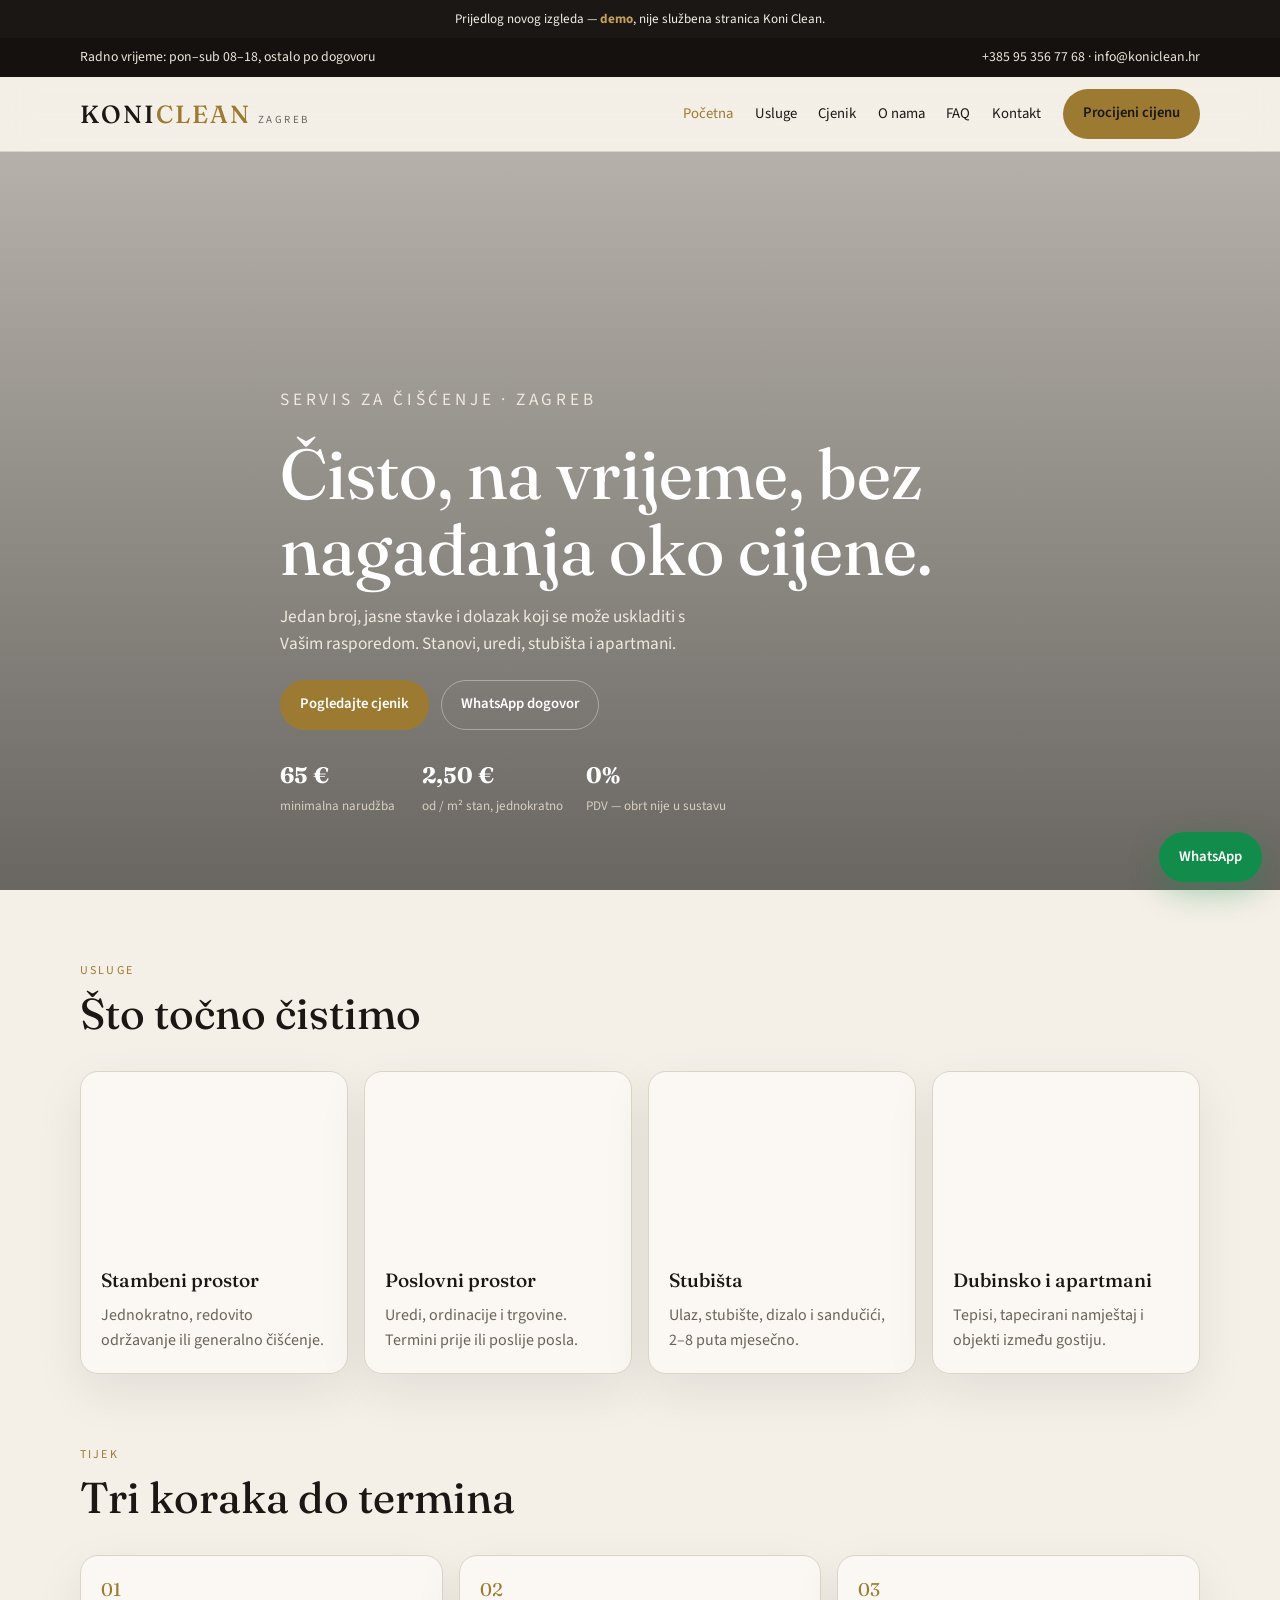
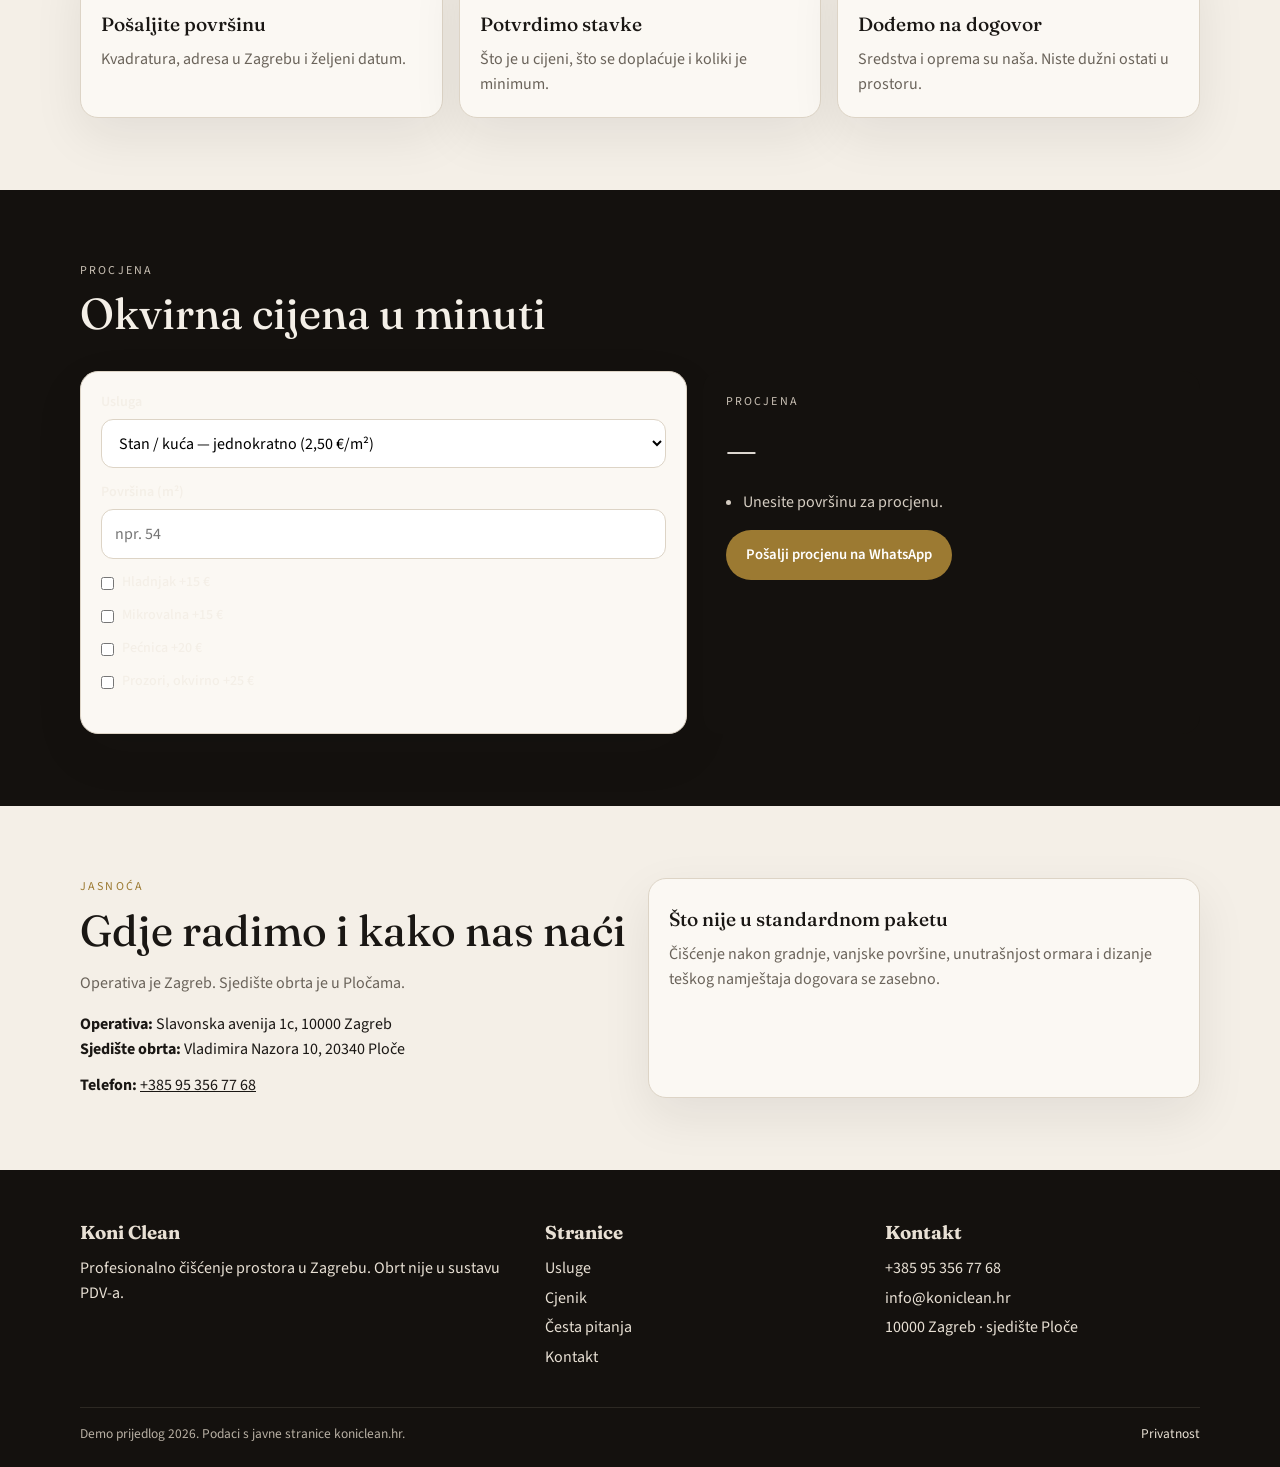
==== index.html @ d0c83271 "Add homepage and pricing page" ====
<!DOCTYPE html>
<html lang="hr">
<head>
  <meta charset="UTF-8" />
  <meta name="viewport" content="width=device-width, initial-scale=1" />
  <title>Koni Clean — profesionalno čišćenje u Zagrebu</title>
  <meta name="description" content="Čišćenje stanova, ureda, stubišta i apartmana u Zagrebu. Jasne cijene, jedan broj za dogovor." />
  <link rel="preconnect" href="https://fonts.googleapis.com" />
  <link rel="preconnect" href="https://fonts.gstatic.com" crossorigin />
  <link href="https://fonts.googleapis.com/css2?family=Fraunces:opsz,wght@9..144,400;9..144,500&family=Source+Sans+3:wght@400;600;700&display=swap" rel="stylesheet" />
  <link rel="stylesheet" href="css/styles.css" />
</head>
<body>
  <div class="demo-banner">Prijedlog novog izgleda — <strong>demo</strong>, nije službena stranica Koni Clean.</div>
  <div class="topbar">
    <div class="topbar-inner">
      <span>Radno vrijeme: pon–sub 08–18, ostalo po dogovoru</span>
      <span><a href="tel:+385953567768">+385 95 356 77 68</a> · <a href="mailto:info@koniclean.hr">info@koniclean.hr</a></span>
    </div>
  </div>
  <header class="site-header">
    <div class="nav-inner">
      <a class="logo" href="index.html"><span class="logo-mark">KONI<span>CLEAN</span></span><span class="logo-sub">Zagreb</span></a>
      <button class="nav-toggle" aria-label="Izbornik"><span></span></button>
      <ul class="nav-links">
        <li><a class="active" href="index.html">Početna</a></li>
        <li><a href="usluge.html">Usluge</a></li>
        <li><a href="cjenik.html">Cjenik</a></li>
        <li><a href="o-nama.html">O nama</a></li>
        <li><a href="faq.html">FAQ</a></li>
        <li><a href="kontakt.html">Kontakt</a></li>
        <li><a class="btn btn-gold" href="cjenik.html">Procijeni cijenu</a></li>
      </ul>
    </div>
  </header>
  <section class="hero">
    <div class="hero-media"></div>
    <div class="hero-content">
      <p class="eyebrow">Servis za čišćenje · Zagreb</p>
      <h1>Čisto, na vrijeme, bez nagađanja oko cijene.</h1>
      <p>Jedan broj, jasne stavke i dolazak koji se može uskladiti s Vašim rasporedom. Stanovi, uredi, stubišta i apartmani.</p>
      <div class="btn-row">
        <a class="btn btn-gold" href="cjenik.html">Pogledajte cjenik</a>
        <a class="btn btn-ghost" href="https://wa.me/385953567768" target="_blank" rel="noopener">WhatsApp dogovor</a>
      </div>
      <div class="hero-facts">
        <div><strong>65 €</strong><span>minimalna narudžba</span></div>
        <div><strong>2,50 €</strong><span>od / m² stan, jednokratno</span></div>
        <div><strong>0%</strong><span>PDV — obrt nije u sustavu</span></div>
      </div>
    </div>
  </section>
  <section class="section">
    <div class="wrap">
      <div class="section-head">
        <p class="kicker">Usluge</p>
        <h2>Što točno čistimo</h2>
      </div>
      <div class="grid-4">
        <article class="card"><div class="card-img" style="background-image:url('https://images.unsplash.com/photo-1560448204-e02f11c3d0e2?auto=format&fit=crop&w=800&q=80')"></div><h3>Stambeni prostor</h3><p>Jednokratno, redovito održavanje ili generalno čišćenje.</p></article>
        <article class="card"><div class="card-img" style="background-image:url('https://images.unsplash.com/photo-1497366216548-37526070297c?auto=format&fit=crop&w=800&q=80')"></div><h3>Poslovni prostor</h3><p>Uredi, ordinacije i trgovine. Termini prije ili poslije posla.</p></article>
        <article class="card"><div class="card-img" style="background-image:url('https://images.unsplash.com/photo-1502005229762-cf1b2da7c5d6?auto=format&fit=crop&w=800&q=80')"></div><h3>Stubišta</h3><p>Ulaz, stubište, dizalo i sandučići, 2–8 puta mjesečno.</p></article>
        <article class="card"><div class="card-img" style="background-image:url('https://images.unsplash.com/photo-1616594039964-ae9021a400a9?auto=format&fit=crop&w=800&q=80')"></div><h3>Dubinsko i apartmani</h3><p>Tepisi, tapecirani namještaj i objekti između gostiju.</p></article>
      </div>
    </div>
  </section>
  <section class="section" style="padding-top:0">
    <div class="wrap">
      <div class="section-head"><p class="kicker">Tijek</p><h2>Tri koraka do termina</h2></div>
      <div class="grid-3">
        <article class="panel"><div class="num">01</div><h3>Pošaljite površinu</h3><p>Kvadratura, adresa u Zagrebu i željeni datum.</p></article>
        <article class="panel"><div class="num">02</div><h3>Potvrdimo stavke</h3><p>Što je u cijeni, što se doplaćuje i koliki je minimum.</p></article>
        <article class="panel"><div class="num">03</div><h3>Dođemo na dogovor</h3><p>Sredstva i oprema su naša. Niste dužni ostati u prostoru.</p></article>
      </div>
    </div>
  </section>
  <section class="section dark">
    <div class="wrap">
      <div class="section-head"><p class="kicker">Procjena</p><h2>Okvirna cijena u minuti</h2></div>
      <div class="calc">
        <form class="panel" id="calcForm">
          <label for="serviceType">Usluga</label>
          <select id="serviceType">
            <option value="stambeni">Stan / kuća — jednokratno (2,50 €/m²)</option>
            <option value="generalno">Generalno čišćenje (4,00 €/m²)</option>
            <option value="adaptacija">Nakon adaptacije (3,50 €/m²)</option>
            <option value="poslovni">Poslovni prostor (1,60 €/m²)</option>
            <option value="apartman">Apartman / vila (1,40 €/m²)</option>
          </select>
          <label for="area">Površina (m²)</label>
          <input id="area" type="number" min="15" max="800" placeholder="npr. 54" />
          <div class="checks">
            <label><input type="checkbox" data-extra value="fridge" /> Hladnjak +15 €</label>
            <label><input type="checkbox" data-extra value="microwave" /> Mikrovalna +15 €</label>
            <label><input type="checkbox" data-extra value="oven" /> Pećnica +20 €</label>
            <label><input type="checkbox" data-extra value="windows" /> Prozori, okvirno +25 €</label>
          </div>
        </form>
        <div class="estimate" id="estimateBox">
          <p class="kicker">Procjena</p>
          <div class="big">—</div>
          <ul><li>Unesite površinu za procjenu.</li></ul>
          <button class="btn btn-gold" type="button" id="waQuote">Pošalji procjenu na WhatsApp</button>
        </div>
      </div>
    </div>
  </section>
  <section class="section">
    <div class="wrap grid-2">
      <div>
        <p class="kicker">Jasnoća</p>
        <h2>Gdje radimo i kako nas naći</h2>
        <p class="muted" style="margin:1rem 0">Operativa je Zagreb. Sjedište obrta je u Pločama.</p>
        <p><strong>Operativa:</strong> Slavonska avenija 1c, 10000 Zagreb</p>
        <p><strong>Sjedište obrta:</strong> Vladimira Nazora 10, 20340 Ploče</p>
        <p style="margin-top:.7rem"><strong>Telefon:</strong> <a href="tel:+385953567768">+385 95 356 77 68</a></p>
      </div>
      <div class="panel">
        <h3>Što nije u standardnom paketu</h3>
        <p>Čišćenje nakon gradnje, vanjske površine, unutrašnjost ormara i dizanje teškog namještaja dogovara se zasebno.</p>
      </div>
    </div>
  </section>
  <footer class="footer">
    <div class="wrap footer-grid">
      <div><h3>Koni Clean</h3><p>Profesionalno čišćenje prostora u Zagrebu. Obrt nije u sustavu PDV-a.</p></div>
      <div><h3>Stranice</h3><ul><li><a href="usluge.html">Usluge</a></li><li><a href="cjenik.html">Cjenik</a></li><li><a href="faq.html">Česta pitanja</a></li><li><a href="kontakt.html">Kontakt</a></li></ul></div>
      <div><h3>Kontakt</h3><ul><li><a href="tel:+385953567768">+385 95 356 77 68</a></li><li><a href="mailto:info@koniclean.hr">info@koniclean.hr</a></li><li>10000 Zagreb · sjedište Ploče</li></ul></div>
    </div>
    <div class="wrap legal"><span>Demo prijedlog 2026. Podaci s javne stranice koniclean.hr.</span><a href="politika-privatnosti.html">Privatnost</a></div>
  </footer>
  <a class="btn btn-whatsapp float-wa" href="https://wa.me/385953567768" target="_blank" rel="noopener">WhatsApp</a>
  <script src="js/app.js"></script>
</body>
</html>
---- css/styles.css ----
:root {
  --bg: #f4efe7;
  --bg-2: #ebe4d8;
  --paper: #fbf8f3;
  --ink: #1a1714;
  --muted: #6a635a;
  --line: #ddd4c6;
  --gold: #9c7a32;
  --gold-2: #c4a056;
  --deep: #14110e;
  --ok: #2f6b4f;
  --err: #9b2c2c;
  --shadow: 0 18px 50px rgba(26, 23, 20, 0.08);
  --radius: 18px;
  --max: 1120px;
}
* { box-sizing: border-box; margin: 0; padding: 0; }
html { scroll-behavior: smooth; }
body { font-family: "Source Sans 3", system-ui, sans-serif; background: var(--bg); color: var(--ink); line-height: 1.55; min-height: 100vh; }
img { max-width: 100%; display: block; }
a { color: inherit; }
button, input, select, textarea { font: inherit; }
.demo-banner { background: #1a1714; color: #f4efe7; font-size: 0.82rem; text-align: center; padding: 0.55rem 1rem; }
.demo-banner strong { color: var(--gold-2); }
.topbar { background: var(--deep); color: #ece6db; font-size: 0.86rem; }
.topbar-inner, .nav-inner, .wrap { width: min(var(--max), calc(100% - 2rem)); margin: 0 auto; }
.topbar-inner { display: flex; justify-content: space-between; gap: 1rem; padding: 0.55rem 0; flex-wrap: wrap; }
.topbar a { color: #ece6db; text-decoration: none; }
.topbar a:hover { color: var(--gold-2); }
.muted { color: var(--muted); }
.site-header { position: sticky; top: 0; z-index: 40; background: rgba(244, 239, 231, 0.92); backdrop-filter: blur(16px); border-bottom: 1px solid var(--line); }
.nav-inner { display: flex; align-items: center; justify-content: space-between; min-height: 74px; gap: 1rem; }
.logo { display: flex; align-items: baseline; gap: 0.45rem; text-decoration: none; font-family: Fraunces, Georgia, serif; }
.logo-mark { font-size: 1.55rem; font-weight: 500; letter-spacing: 0.08em; }
.logo-mark span { color: var(--gold); }
.logo-sub { font-family: "Source Sans 3", sans-serif; font-size: 0.68rem; letter-spacing: 0.22em; text-transform: uppercase; color: var(--muted); }
.nav-links { display: flex; align-items: center; gap: 1.35rem; list-style: none; }
.nav-links a { text-decoration: none; font-size: 0.92rem; color: var(--ink); }
.nav-links a:hover, .nav-links a.active { color: var(--gold); }
.nav-toggle { display: none; border: 1px solid var(--line); background: transparent; width: 42px; height: 42px; border-radius: 10px; cursor: pointer; }
.nav-toggle span, .nav-toggle span:before, .nav-toggle span:after { display: block; width: 16px; height: 1.5px; background: var(--ink); position: relative; margin: 0 auto; }
.nav-toggle span:before, .nav-toggle span:after { content: ""; position: absolute; left: 0; }
.nav-toggle span:before { top: -5px; }
.nav-toggle span:after { top: 5px; }
.btn { display: inline-flex; align-items: center; justify-content: center; gap: 0.45rem; text-decoration: none; border-radius: 999px; padding: 0.78rem 1.2rem; border: 1px solid transparent; cursor: pointer; font-weight: 600; font-size: 0.92rem; }
.btn-gold { background: var(--gold); color: #fff; }
.btn-gold:hover { background: #866628; }
.btn-dark { background: var(--deep); color: #f6f1ea; }
.btn-ghost { background: transparent; border-color: rgba(255,255,255,.35); color: #fff; }
.btn-whatsapp { background: #128c4a; color: #fff; }
.btn-row { display: flex; flex-wrap: wrap; gap: 0.7rem; }
.hero { position: relative; min-height: 82vh; display: grid; place-items: end stretch; color: #fff; overflow: hidden; }
.hero-media { position: absolute; inset: 0; background: linear-gradient(180deg, rgba(20,17,14,.28), rgba(20,17,14,.62)), url("https://images.unsplash.com/photo-1600210492493-94d780ddbc50?auto=format&fit=crop&w=1800&q=80") center/cover no-repeat; }
.hero-content { position: relative; width: min(var(--max), calc(100% - 2rem)); margin: 0 auto 4.5rem; max-width: 720px; }
.eyebrow { letter-spacing: 0.22em; text-transform: uppercase; font-size: 0.74rem; color: var(--gold-2); margin-bottom: 0.8rem; }
.hero h1 { font-family: Fraunces, Georgia, serif; font-weight: 450; font-size: clamp(2.3rem, 6vw, 4.4rem); line-height: 1.08; margin-bottom: 1rem; }
.hero p { font-size: 1.08rem; max-width: 46ch; color: #f0e9de; margin-bottom: 1.4rem; }
.hero-facts { display: flex; gap: 1.4rem; margin-top: 1.8rem; flex-wrap: wrap; }
.hero-facts div { min-width: 120px; }
.hero-facts strong { display: block; font-family: Fraunces, serif; font-size: 1.4rem; }
.hero-facts span { font-size: 0.82rem; color: #d7cfc3; }
.section { padding: 4.5rem 0; }
.section-head { max-width: 640px; margin-bottom: 2rem; }
.section-head h2, .page-hero h1, h2 { font-family: Fraunces, Georgia, serif; font-weight: 450; font-size: clamp(1.8rem, 3.5vw, 2.7rem); line-height: 1.15; }
.kicker { color: var(--gold); letter-spacing: 0.18em; text-transform: uppercase; font-size: 0.75rem; margin-bottom: 0.55rem; }
.grid-4, .grid-3, .grid-2 { display: grid; gap: 1rem; }
.grid-4 { grid-template-columns: repeat(4, 1fr); }
.grid-3 { grid-template-columns: repeat(3, 1fr); }
.grid-2 { grid-template-columns: repeat(2, 1fr); }
.card, .panel { background: var(--paper); border: 1px solid var(--line); border-radius: var(--radius); padding: 1.25rem; box-shadow: var(--shadow); }
.card h3, .panel h3 { font-family: Fraunces, serif; font-weight: 500; font-size: 1.2rem; margin: 0.35rem 0 0.45rem; }
.card p, .panel p { color: var(--muted); }
.card-img { height: 160px; border-radius: 12px; background-size: cover; background-position: center; margin-bottom: 0.9rem; }
.num { font-family: Fraunces, serif; color: var(--gold); font-size: 1.15rem; }
.dark { background: var(--deep); color: #f4efe7; }
.dark .muted, .dark p { color: #c9c0b4; }
.page-hero { padding: 3.2rem 0 1.4rem; }
.page-hero p { color: var(--muted); max-width: 58ch; margin-top: 0.7rem; }
.calc { display: grid; grid-template-columns: 1.1fr 0.9fr; gap: 1rem; }
label { display: block; font-size: 0.88rem; font-weight: 600; margin-bottom: 0.35rem; }
input, select, textarea { width: 100%; border: 1px solid var(--line); background: #fff; border-radius: 12px; padding: 0.72rem 0.8rem; margin-bottom: 0.85rem; }
textarea { min-height: 120px; resize: vertical; }
.checks { display: grid; gap: 0.35rem; margin-bottom: 0.9rem; }
.checks label { font-weight: 500; display: flex; gap: 0.5rem; align-items: center; }
.checks input { width: auto; margin: 0; }
.estimate { background: var(--deep); color: #f6f1ea; border-radius: var(--radius); padding: 1.4rem; }
.estimate .big { font-family: Fraunces, serif; font-size: 2.4rem; margin: 0.4rem 0; }
.estimate ul { margin: 0.6rem 0 1rem 1.1rem; color: #d5cdc2; }
.table-wrap { overflow: auto; border: 1px solid var(--line); border-radius: 16px; background: var(--paper); }
table { width: 100%; border-collapse: collapse; min-width: 640px; }
th, td { text-align: left; padding: 0.85rem 1rem; border-bottom: 1px solid var(--line); }
th { font-size: 0.78rem; letter-spacing: 0.08em; text-transform: uppercase; color: var(--muted); }
.note { font-size: 0.9rem; color: var(--muted); margin-top: 0.8rem; }
.faq details { background: var(--paper); border: 1px solid var(--line); border-radius: 14px; padding: 0.95rem 1.05rem; margin-bottom: 0.6rem; }
.faq summary { cursor: pointer; font-weight: 600; }
.faq p { margin-top: 0.55rem; color: var(--muted); }
.contact-grid { display: grid; grid-template-columns: 0.9fr 1.1fr; gap: 1rem; }
.form-ok, .form-err { display: none; border-radius: 12px; padding: 0.8rem 0.95rem; margin-bottom: 0.8rem; }
.form-ok { background: #e5f3eb; color: var(--ok); }
.form-err { background: #f8e8e8; color: var(--err); }
.footer { background: var(--deep); color: #e8e0d4; padding: 3rem 0 1.4rem; }
.footer a { color: #e8e0d4; text-decoration: none; }
.footer a:hover { color: var(--gold-2); }
.footer-grid { display: grid; grid-template-columns: 1.4fr 1fr 1fr; gap: 1.5rem; }
.footer h3 { font-family: Fraunces, serif; margin-bottom: 0.6rem; }
.footer ul { list-style: none; }
.footer li { margin: 0.3rem 0; }
.legal { margin-top: 2rem; padding-top: 1rem; border-top: 1px solid #2d2923; color: #b8b0a4; font-size: 0.84rem; display: flex; justify-content: space-between; gap: 1rem; flex-wrap: wrap; }
.float-wa { position: fixed; right: 18px; bottom: 18px; z-index: 50; box-shadow: 0 10px 30px rgba(18,140,74,.35); }
@media (max-width: 900px) {
  .grid-4, .grid-3, .calc, .contact-grid, .footer-grid { grid-template-columns: 1fr; }
  .grid-2 { grid-template-columns: 1fr; }
  .nav-toggle { display: inline-flex; align-items: center; }
  .nav-links { display: none; position: absolute; top: 74px; left: 0; right: 0; background: var(--bg); border-bottom: 1px solid var(--line); padding: 1rem 1.2rem 1.2rem; flex-direction: column; align-items: flex-start; }
  .nav-links.open { display: flex; }
}
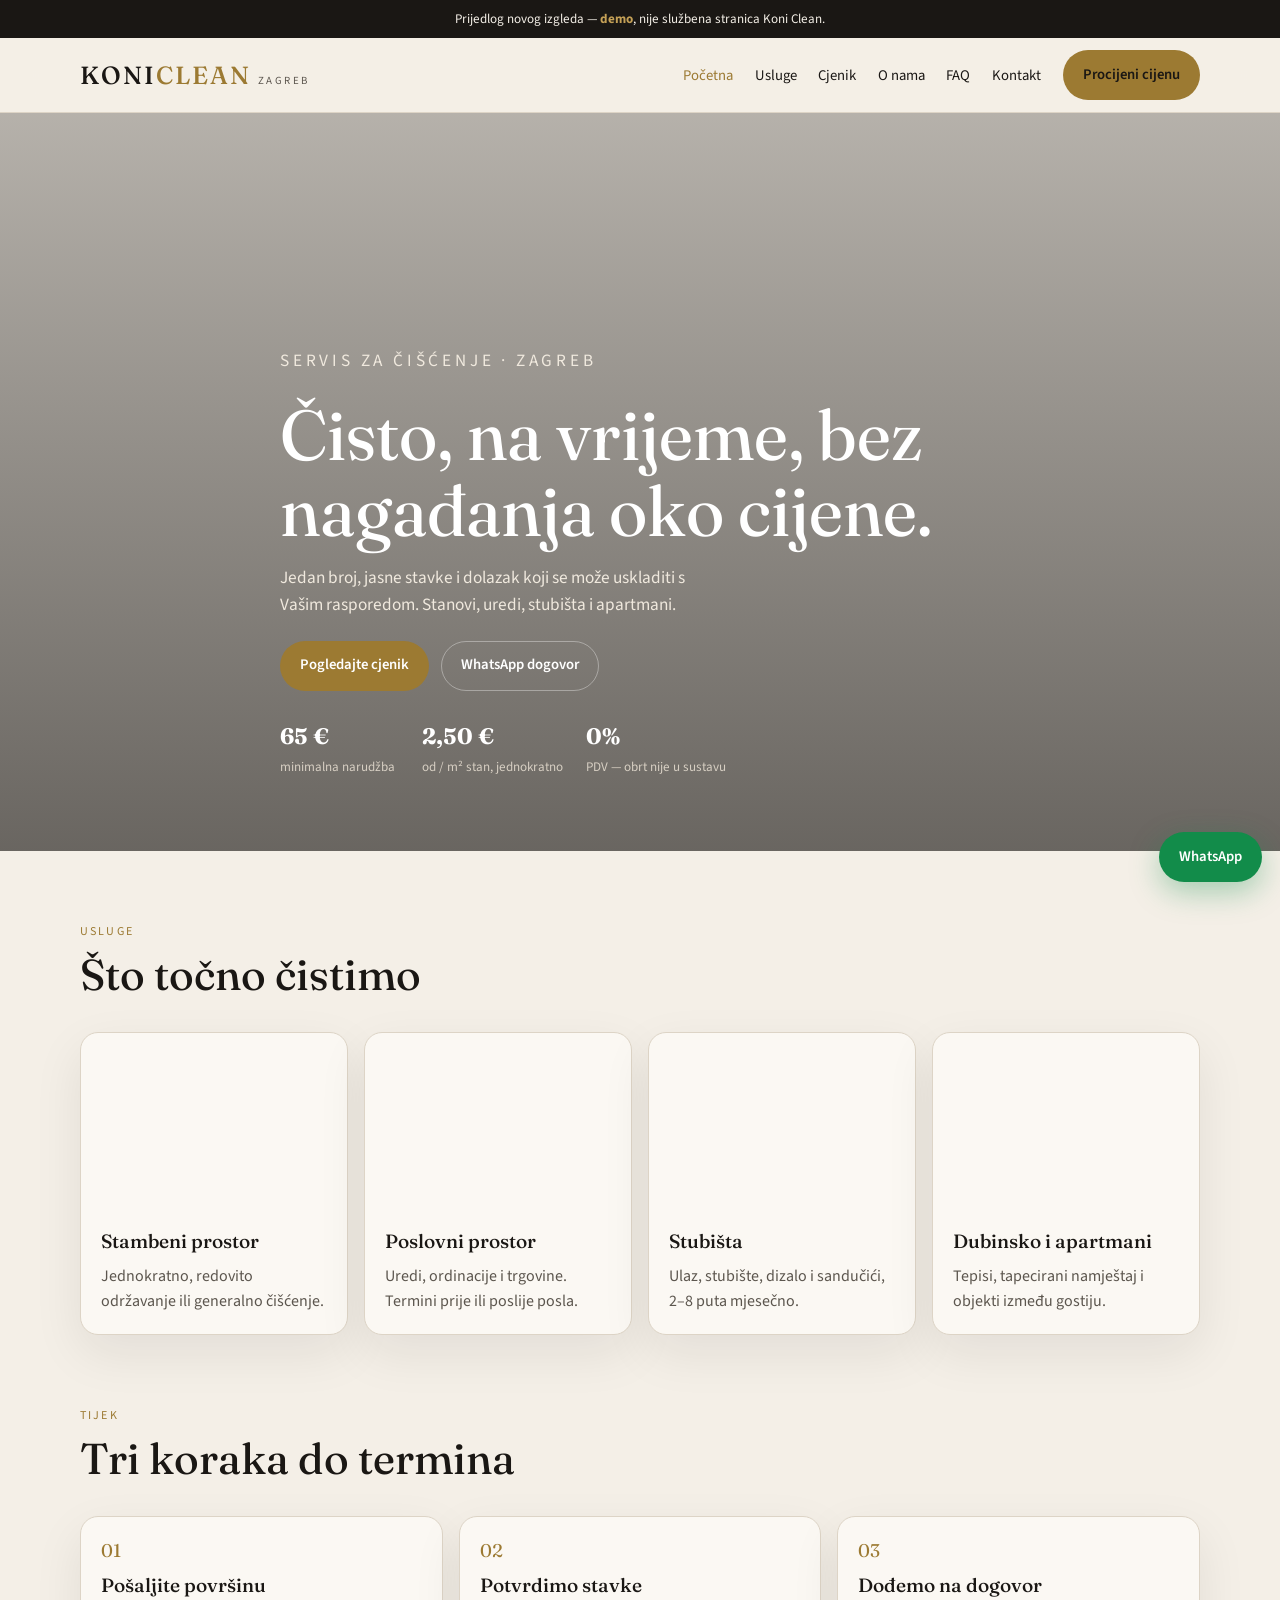
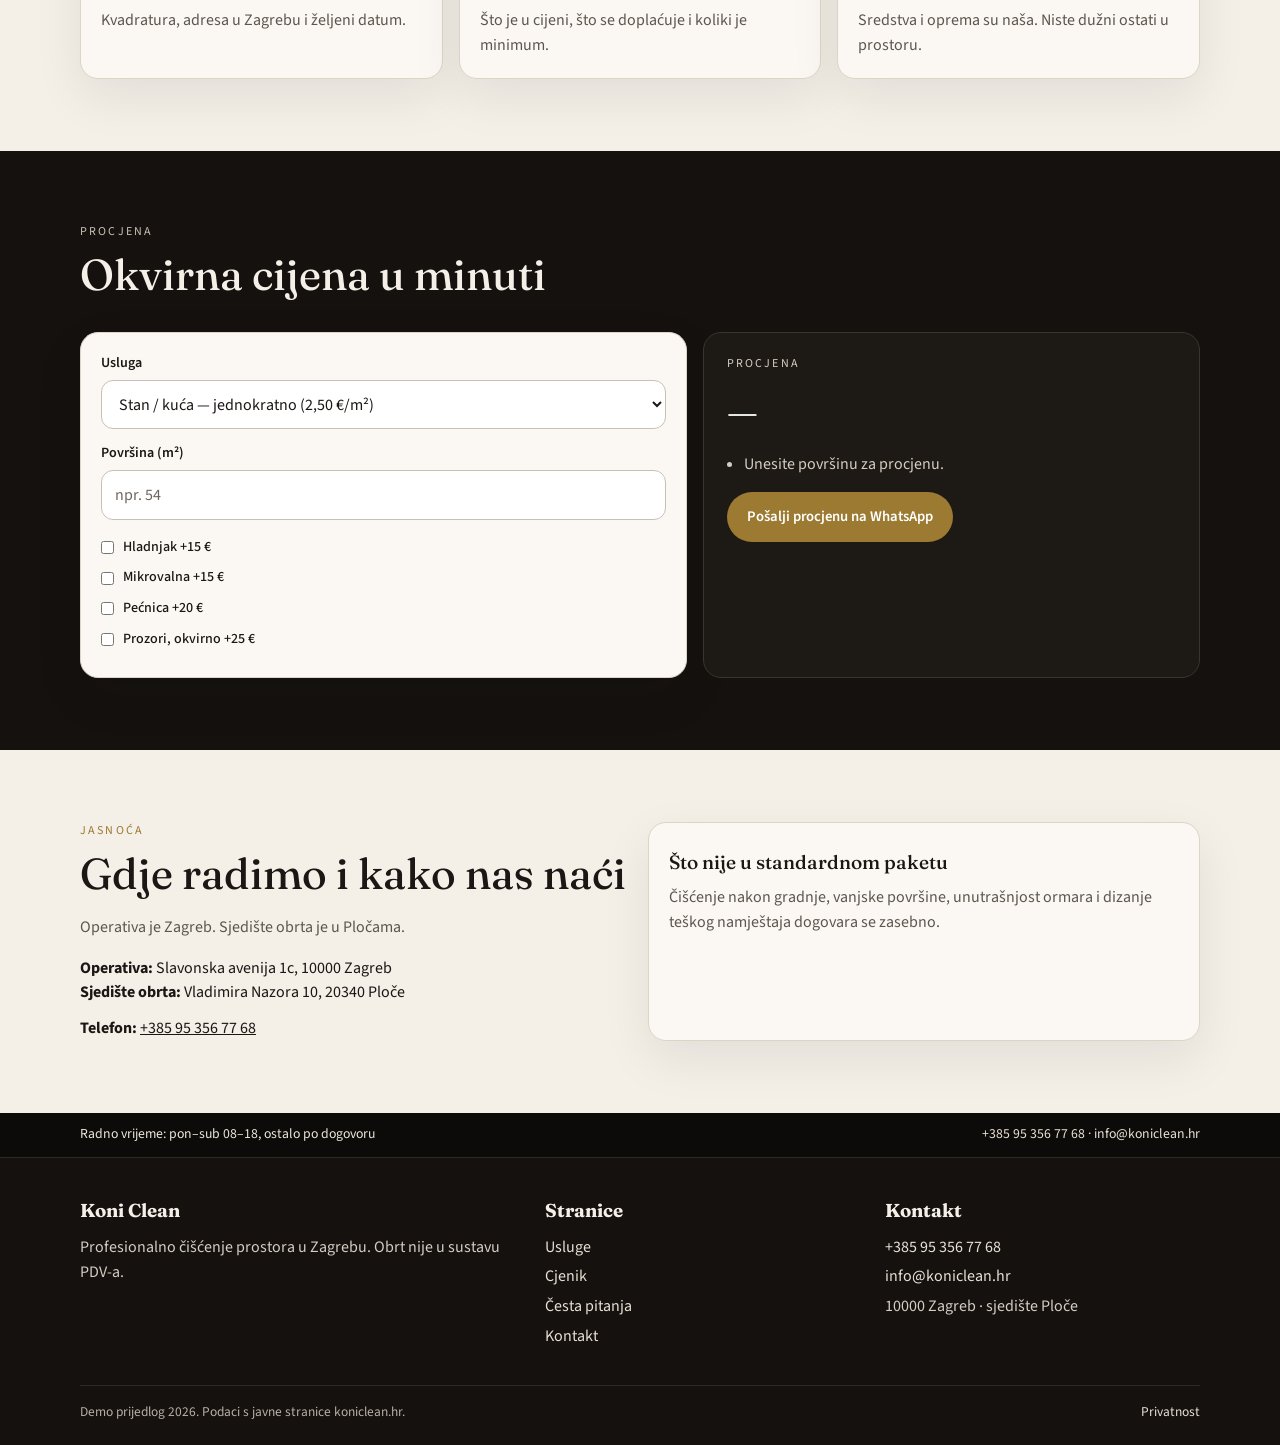
==== commit 69806bc4: "Move working hours and contact bar from header to footer" ====
--- a/index.html
+++ b/index.html
@@ -12,12 +12,6 @@
 </head>
 <body>
   <div class="demo-banner">Prijedlog novog izgleda — <strong>demo</strong>, nije službena stranica Koni Clean.</div>
-  <div class="topbar">
-    <div class="topbar-inner">
-      <span>Radno vrijeme: pon–sub 08–18, ostalo po dogovoru</span>
-      <span><a href="tel:+385953567768">+385 95 356 77 68</a> · <a href="mailto:info@koniclean.hr">info@koniclean.hr</a></span>
-    </div>
-  </div>
   <header class="site-header">
     <div class="nav-inner">
       <a class="logo" href="index.html"><span class="logo-mark">KONI<span>CLEAN</span></span><span class="logo-sub">Zagreb</span></a>
@@ -122,6 +116,12 @@
     </div>
   </section>
   <footer class="footer">
+    <div class="footer-bar">
+      <div class="topbar-inner">
+        <span>Radno vrijeme: pon–sub 08–18, ostalo po dogovoru</span>
+        <span><a href="tel:+385953567768">+385 95 356 77 68</a> · <a href="mailto:info@koniclean.hr">info@koniclean.hr</a></span>
+      </div>
+    </div>
     <div class="wrap footer-grid">
       <div><h3>Koni Clean</h3><p>Profesionalno čišćenje prostora u Zagrebu. Obrt nije u sustavu PDV-a.</p></div>
       <div><h3>Stranice</h3><ul><li><a href="usluge.html">Usluge</a></li><li><a href="cjenik.html">Cjenik</a></li><li><a href="faq.html">Česta pitanja</a></li><li><a href="kontakt.html">Kontakt</a></li></ul></div>
--- a/css/styles.css
+++ b/css/styles.css
@@ -3,7 +3,7 @@
   --bg-2: #ebe4d8;
   --paper: #fbf8f3;
   --ink: #1a1714;
-  --muted: #6a635a;
+  --muted: #5c564e;
   --line: #ddd4c6;
   --gold: #9c7a32;
   --gold-2: #c4a056;
@@ -16,101 +16,359 @@
 }
 * { box-sizing: border-box; margin: 0; padding: 0; }
 html { scroll-behavior: smooth; }
-body { font-family: "Source Sans 3", system-ui, sans-serif; background: var(--bg); color: var(--ink); line-height: 1.55; min-height: 100vh; }
+body {
+  font-family: "Source Sans 3", system-ui, sans-serif;
+  background: var(--bg);
+  color: var(--ink);
+  line-height: 1.55;
+  min-height: 100vh;
+}
 img { max-width: 100%; display: block; }
 a { color: inherit; }
-button, input, select, textarea { font: inherit; }
-.demo-banner { background: #1a1714; color: #f4efe7; font-size: 0.82rem; text-align: center; padding: 0.55rem 1rem; }
+button, input, select, textarea { font: inherit; color: inherit; }
+
+.demo-banner {
+  background: #1a1714;
+  color: #f4efe7;
+  font-size: 0.82rem;
+  text-align: center;
+  padding: 0.55rem 1rem;
+}
 .demo-banner strong { color: var(--gold-2); }
-.topbar { background: var(--deep); color: #ece6db; font-size: 0.86rem; }
-.topbar-inner, .nav-inner, .wrap { width: min(var(--max), calc(100% - 2rem)); margin: 0 auto; }
-.topbar-inner { display: flex; justify-content: space-between; gap: 1rem; padding: 0.55rem 0; flex-wrap: wrap; }
-.topbar a { color: #ece6db; text-decoration: none; }
-.topbar a:hover { color: var(--gold-2); }
+
+.topbar-inner, .nav-inner, .wrap {
+  width: min(var(--max), calc(100% - 2rem));
+  margin: 0 auto;
+}
+.topbar-inner {
+  display: flex;
+  justify-content: space-between;
+  gap: 1rem;
+  padding: 0.7rem 0;
+  flex-wrap: wrap;
+}
 .muted { color: var(--muted); }
-.site-header { position: sticky; top: 0; z-index: 40; background: rgba(244, 239, 231, 0.92); backdrop-filter: blur(16px); border-bottom: 1px solid var(--line); }
-.nav-inner { display: flex; align-items: center; justify-content: space-between; min-height: 74px; gap: 1rem; }
-.logo { display: flex; align-items: baseline; gap: 0.45rem; text-decoration: none; font-family: Fraunces, Georgia, serif; }
+
+.site-header {
+  position: sticky;
+  top: 0;
+  z-index: 40;
+  background: rgba(244, 239, 231, 0.96);
+  backdrop-filter: blur(16px);
+  border-bottom: 1px solid var(--line);
+}
+.nav-inner {
+  display: flex;
+  align-items: center;
+  justify-content: space-between;
+  min-height: 74px;
+  gap: 1rem;
+}
+.logo {
+  display: flex;
+  align-items: baseline;
+  gap: 0.45rem;
+  text-decoration: none;
+  font-family: Fraunces, Georgia, serif;
+  color: var(--ink);
+}
 .logo-mark { font-size: 1.55rem; font-weight: 500; letter-spacing: 0.08em; }
 .logo-mark span { color: var(--gold); }
-.logo-sub { font-family: "Source Sans 3", sans-serif; font-size: 0.68rem; letter-spacing: 0.22em; text-transform: uppercase; color: var(--muted); }
+.logo-sub {
+  font-family: "Source Sans 3", sans-serif;
+  font-size: 0.68rem;
+  letter-spacing: 0.22em;
+  text-transform: uppercase;
+  color: var(--muted);
+}
 .nav-links { display: flex; align-items: center; gap: 1.35rem; list-style: none; }
 .nav-links a { text-decoration: none; font-size: 0.92rem; color: var(--ink); }
 .nav-links a:hover, .nav-links a.active { color: var(--gold); }
-.nav-toggle { display: none; border: 1px solid var(--line); background: transparent; width: 42px; height: 42px; border-radius: 10px; cursor: pointer; }
-.nav-toggle span, .nav-toggle span:before, .nav-toggle span:after { display: block; width: 16px; height: 1.5px; background: var(--ink); position: relative; margin: 0 auto; }
-.nav-toggle span:before, .nav-toggle span:after { content: ""; position: absolute; left: 0; }
+.nav-toggle {
+  display: none;
+  border: 1px solid var(--line);
+  background: transparent;
+  width: 42px;
+  height: 42px;
+  border-radius: 10px;
+  cursor: pointer;
+}
+.nav-toggle span,
+.nav-toggle span:before,
+.nav-toggle span:after {
+  display: block;
+  width: 16px;
+  height: 1.5px;
+  background: var(--ink);
+  position: relative;
+  margin: 0 auto;
+}
+.nav-toggle span:before,
+.nav-toggle span:after { content: ""; position: absolute; left: 0; }
 .nav-toggle span:before { top: -5px; }
 .nav-toggle span:after { top: 5px; }
-.btn { display: inline-flex; align-items: center; justify-content: center; gap: 0.45rem; text-decoration: none; border-radius: 999px; padding: 0.78rem 1.2rem; border: 1px solid transparent; cursor: pointer; font-weight: 600; font-size: 0.92rem; }
+
+.btn {
+  display: inline-flex;
+  align-items: center;
+  justify-content: center;
+  gap: 0.45rem;
+  text-decoration: none;
+  border-radius: 999px;
+  padding: 0.78rem 1.2rem;
+  border: 1px solid transparent;
+  cursor: pointer;
+  font-weight: 600;
+  font-size: 0.92rem;
+}
 .btn-gold { background: var(--gold); color: #fff; }
 .btn-gold:hover { background: #866628; }
 .btn-dark { background: var(--deep); color: #f6f1ea; }
 .btn-ghost { background: transparent; border-color: rgba(255,255,255,.35); color: #fff; }
 .btn-whatsapp { background: #128c4a; color: #fff; }
 .btn-row { display: flex; flex-wrap: wrap; gap: 0.7rem; }
-.hero { position: relative; min-height: 82vh; display: grid; place-items: end stretch; color: #fff; overflow: hidden; }
-.hero-media { position: absolute; inset: 0; background: linear-gradient(180deg, rgba(20,17,14,.28), rgba(20,17,14,.62)), url("https://images.unsplash.com/photo-1600210492493-94d780ddbc50?auto=format&fit=crop&w=1800&q=80") center/cover no-repeat; }
-.hero-content { position: relative; width: min(var(--max), calc(100% - 2rem)); margin: 0 auto 4.5rem; max-width: 720px; }
-.eyebrow { letter-spacing: 0.22em; text-transform: uppercase; font-size: 0.74rem; color: var(--gold-2); margin-bottom: 0.8rem; }
-.hero h1 { font-family: Fraunces, Georgia, serif; font-weight: 450; font-size: clamp(2.3rem, 6vw, 4.4rem); line-height: 1.08; margin-bottom: 1rem; }
+
+.hero {
+  position: relative;
+  min-height: 82vh;
+  display: grid;
+  place-items: end stretch;
+  color: #fff;
+  overflow: hidden;
+}
+.hero-media {
+  position: absolute;
+  inset: 0;
+  background:
+    linear-gradient(180deg, rgba(20,17,14,.28), rgba(20,17,14,.62)),
+    url("https://images.unsplash.com/photo-1600210492493-94d780ddbc50?auto=format&fit=crop&w=1800&q=80") center/cover no-repeat;
+}
+.hero-content {
+  position: relative;
+  width: min(var(--max), calc(100% - 2rem));
+  margin: 0 auto 4.5rem;
+  max-width: 720px;
+}
+.eyebrow {
+  letter-spacing: 0.22em;
+  text-transform: uppercase;
+  font-size: 0.74rem;
+  color: var(--gold-2);
+  margin-bottom: 0.8rem;
+}
+.hero h1 {
+  font-family: Fraunces, Georgia, serif;
+  font-weight: 450;
+  font-size: clamp(2.3rem, 6vw, 4.4rem);
+  line-height: 1.08;
+  margin-bottom: 1rem;
+}
 .hero p { font-size: 1.08rem; max-width: 46ch; color: #f0e9de; margin-bottom: 1.4rem; }
 .hero-facts { display: flex; gap: 1.4rem; margin-top: 1.8rem; flex-wrap: wrap; }
 .hero-facts div { min-width: 120px; }
-.hero-facts strong { display: block; font-family: Fraunces, serif; font-size: 1.4rem; }
+.hero-facts strong { display: block; font-family: Fraunces, serif; font-size: 1.4rem; color: #fff; }
 .hero-facts span { font-size: 0.82rem; color: #d7cfc3; }
+
 .section { padding: 4.5rem 0; }
 .section-head { max-width: 640px; margin-bottom: 2rem; }
-.section-head h2, .page-hero h1, h2 { font-family: Fraunces, Georgia, serif; font-weight: 450; font-size: clamp(1.8rem, 3.5vw, 2.7rem); line-height: 1.15; }
-.kicker { color: var(--gold); letter-spacing: 0.18em; text-transform: uppercase; font-size: 0.75rem; margin-bottom: 0.55rem; }
+.section-head h2, .page-hero h1, h2 {
+  font-family: Fraunces, Georgia, serif;
+  font-weight: 450;
+  font-size: clamp(1.8rem, 3.5vw, 2.7rem);
+  line-height: 1.15;
+}
+.kicker {
+  color: var(--gold);
+  letter-spacing: 0.18em;
+  text-transform: uppercase;
+  font-size: 0.75rem;
+  margin-bottom: 0.55rem;
+}
+
 .grid-4, .grid-3, .grid-2 { display: grid; gap: 1rem; }
 .grid-4 { grid-template-columns: repeat(4, 1fr); }
 .grid-3 { grid-template-columns: repeat(3, 1fr); }
 .grid-2 { grid-template-columns: repeat(2, 1fr); }
-.card, .panel { background: var(--paper); border: 1px solid var(--line); border-radius: var(--radius); padding: 1.25rem; box-shadow: var(--shadow); }
-.card h3, .panel h3 { font-family: Fraunces, serif; font-weight: 500; font-size: 1.2rem; margin: 0.35rem 0 0.45rem; }
+
+.card, .panel {
+  background: var(--paper);
+  color: var(--ink);
+  border: 1px solid var(--line);
+  border-radius: var(--radius);
+  padding: 1.25rem;
+  box-shadow: var(--shadow);
+}
+.card h3, .panel h3 {
+  font-family: Fraunces, serif;
+  font-weight: 500;
+  font-size: 1.2rem;
+  margin: 0.35rem 0 0.45rem;
+  color: var(--ink);
+}
 .card p, .panel p { color: var(--muted); }
-.card-img { height: 160px; border-radius: 12px; background-size: cover; background-position: center; margin-bottom: 0.9rem; }
+.card-img {
+  height: 160px;
+  border-radius: 12px;
+  background-size: cover;
+  background-position: center;
+  margin-bottom: 0.9rem;
+}
 .num { font-family: Fraunces, serif; color: var(--gold); font-size: 1.15rem; }
+
 .dark { background: var(--deep); color: #f4efe7; }
-.dark .muted, .dark p { color: #c9c0b4; }
+.dark .section-head h2,
+.dark h2 { color: #f4efe7; }
+.dark .muted,
+.dark > .wrap > .section-head p { color: #c9c0b4; }
+
+.dark .panel,
+.dark .card {
+  background: #fbf8f3;
+  color: var(--ink);
+}
+.dark .panel h3,
+.dark .card h3 { color: var(--ink); }
+.dark .panel p,
+.dark .card p,
+.dark .panel .muted { color: var(--muted); }
+.dark .panel label,
+.dark .card label { color: var(--ink); }
+
 .page-hero { padding: 3.2rem 0 1.4rem; }
 .page-hero p { color: var(--muted); max-width: 58ch; margin-top: 0.7rem; }
+
 .calc { display: grid; grid-template-columns: 1.1fr 0.9fr; gap: 1rem; }
-label { display: block; font-size: 0.88rem; font-weight: 600; margin-bottom: 0.35rem; }
-input, select, textarea { width: 100%; border: 1px solid var(--line); background: #fff; border-radius: 12px; padding: 0.72rem 0.8rem; margin-bottom: 0.85rem; }
+
+label {
+  display: block;
+  font-size: 0.88rem;
+  font-weight: 600;
+  margin-bottom: 0.35rem;
+  color: var(--ink);
+}
+input, select, textarea {
+  width: 100%;
+  border: 1px solid #c9c0b4;
+  background: #fff;
+  color: var(--ink);
+  border-radius: 12px;
+  padding: 0.72rem 0.8rem;
+  margin-bottom: 0.85rem;
+}
+input::placeholder,
+textarea::placeholder { color: #6f675e; opacity: 1; }
 textarea { min-height: 120px; resize: vertical; }
-.checks { display: grid; gap: 0.35rem; margin-bottom: 0.9rem; }
-.checks label { font-weight: 500; display: flex; gap: 0.5rem; align-items: center; }
-.checks input { width: auto; margin: 0; }
-.estimate { background: var(--deep); color: #f6f1ea; border-radius: var(--radius); padding: 1.4rem; }
-.estimate .big { font-family: Fraunces, serif; font-size: 2.4rem; margin: 0.4rem 0; }
+
+.checks { display: grid; gap: 0.55rem; margin: 0.2rem 0 0.4rem; }
+.checks label {
+  font-weight: 500;
+  display: flex;
+  gap: 0.55rem;
+  align-items: center;
+  color: var(--ink);
+  margin: 0;
+}
+.checks input { width: auto; margin: 0; accent-color: var(--gold); }
+
+.estimate {
+  background: #1d1a16;
+  color: #f6f1ea;
+  border: 1px solid #3a342c;
+  border-radius: var(--radius);
+  padding: 1.4rem;
+}
+.estimate .kicker { color: var(--gold-2); }
+.estimate .big {
+  font-family: Fraunces, serif;
+  font-size: 2.4rem;
+  margin: 0.4rem 0;
+  color: #fff;
+}
 .estimate ul { margin: 0.6rem 0 1rem 1.1rem; color: #d5cdc2; }
+.estimate li { color: #d5cdc2; }
+.dark .estimate p,
+.dark .estimate li { color: #d5cdc2; }
+
 .table-wrap { overflow: auto; border: 1px solid var(--line); border-radius: 16px; background: var(--paper); }
-table { width: 100%; border-collapse: collapse; min-width: 640px; }
-th, td { text-align: left; padding: 0.85rem 1rem; border-bottom: 1px solid var(--line); }
+table { width: 100%; border-collapse: collapse; min-width: 640px; color: var(--ink); }
+th, td { text-align: left; padding: 0.85rem 1rem; border-bottom: 1px solid var(--line); color: var(--ink); }
 th { font-size: 0.78rem; letter-spacing: 0.08em; text-transform: uppercase; color: var(--muted); }
 .note { font-size: 0.9rem; color: var(--muted); margin-top: 0.8rem; }
-.faq details { background: var(--paper); border: 1px solid var(--line); border-radius: 14px; padding: 0.95rem 1.05rem; margin-bottom: 0.6rem; }
-.faq summary { cursor: pointer; font-weight: 600; }
+
+.faq details {
+  background: var(--paper);
+  color: var(--ink);
+  border: 1px solid var(--line);
+  border-radius: 14px;
+  padding: 0.95rem 1.05rem;
+  margin-bottom: 0.6rem;
+}
+.faq summary { cursor: pointer; font-weight: 600; color: var(--ink); }
 .faq p { margin-top: 0.55rem; color: var(--muted); }
+
 .contact-grid { display: grid; grid-template-columns: 0.9fr 1.1fr; gap: 1rem; }
-.form-ok, .form-err { display: none; border-radius: 12px; padding: 0.8rem 0.95rem; margin-bottom: 0.8rem; }
+.form-ok, .form-err {
+  display: none;
+  border-radius: 12px;
+  padding: 0.8rem 0.95rem;
+  margin-bottom: 0.8rem;
+}
 .form-ok { background: #e5f3eb; color: var(--ok); }
 .form-err { background: #f8e8e8; color: var(--err); }
-.footer { background: var(--deep); color: #e8e0d4; padding: 3rem 0 1.4rem; }
+
+.footer { background: var(--deep); color: #e8e0d4; padding: 0 0 1.4rem; }
+.footer-bar {
+  background: #0d0b09;
+  color: #ece6db;
+  font-size: 0.86rem;
+  border-bottom: 1px solid #2d2923;
+}
+.footer-bar a { color: #ece6db; text-decoration: none; }
+.footer-bar a:hover { color: var(--gold-2); }
 .footer a { color: #e8e0d4; text-decoration: none; }
 .footer a:hover { color: var(--gold-2); }
-.footer-grid { display: grid; grid-template-columns: 1.4fr 1fr 1fr; gap: 1.5rem; }
-.footer h3 { font-family: Fraunces, serif; margin-bottom: 0.6rem; }
+.footer-grid { display: grid; grid-template-columns: 1.4fr 1fr 1fr; gap: 1.5rem; padding-top: 2.4rem; }
+.footer h3 { font-family: Fraunces, serif; margin-bottom: 0.6rem; color: #f4efe7; }
+.footer p, .footer li { color: #d5cdc2; }
 .footer ul { list-style: none; }
 .footer li { margin: 0.3rem 0; }
-.legal { margin-top: 2rem; padding-top: 1rem; border-top: 1px solid #2d2923; color: #b8b0a4; font-size: 0.84rem; display: flex; justify-content: space-between; gap: 1rem; flex-wrap: wrap; }
-.float-wa { position: fixed; right: 18px; bottom: 18px; z-index: 50; box-shadow: 0 10px 30px rgba(18,140,74,.35); }
+.legal {
+  margin-top: 2rem;
+  padding-top: 1rem;
+  border-top: 1px solid #2d2923;
+  color: #b8b0a4;
+  font-size: 0.84rem;
+  display: flex;
+  justify-content: space-between;
+  gap: 1rem;
+  flex-wrap: wrap;
+}
+
+.float-wa {
+  position: fixed;
+  right: 18px;
+  bottom: 18px;
+  z-index: 50;
+  box-shadow: 0 10px 30px rgba(18,140,74,.35);
+}
+
 @media (max-width: 900px) {
-  .grid-4, .grid-3, .calc, .contact-grid, .footer-grid { grid-template-columns: 1fr; }
-  .grid-2 { grid-template-columns: 1fr; }
+  .grid-4, .grid-3, .calc, .contact-grid, .footer-grid, .grid-2 { grid-template-columns: 1fr; }
   .nav-toggle { display: inline-flex; align-items: center; }
-  .nav-links { display: none; position: absolute; top: 74px; left: 0; right: 0; background: var(--bg); border-bottom: 1px solid var(--line); padding: 1rem 1.2rem 1.2rem; flex-direction: column; align-items: flex-start; }
+  .nav-links {
+    display: none;
+    position: absolute;
+    top: 74px;
+    left: 0;
+    right: 0;
+    background: var(--bg);
+    border-bottom: 1px solid var(--line);
+    padding: 1rem 1.2rem 1.2rem;
+    flex-direction: column;
+    align-items: flex-start;
+  }
   .nav-links.open { display: flex; }
-}
+  .estimate .btn { width: 100%; }
+  .section.dark { padding-bottom: 6rem; }
+  .float-wa { bottom: 16px; right: 16px; }
+}
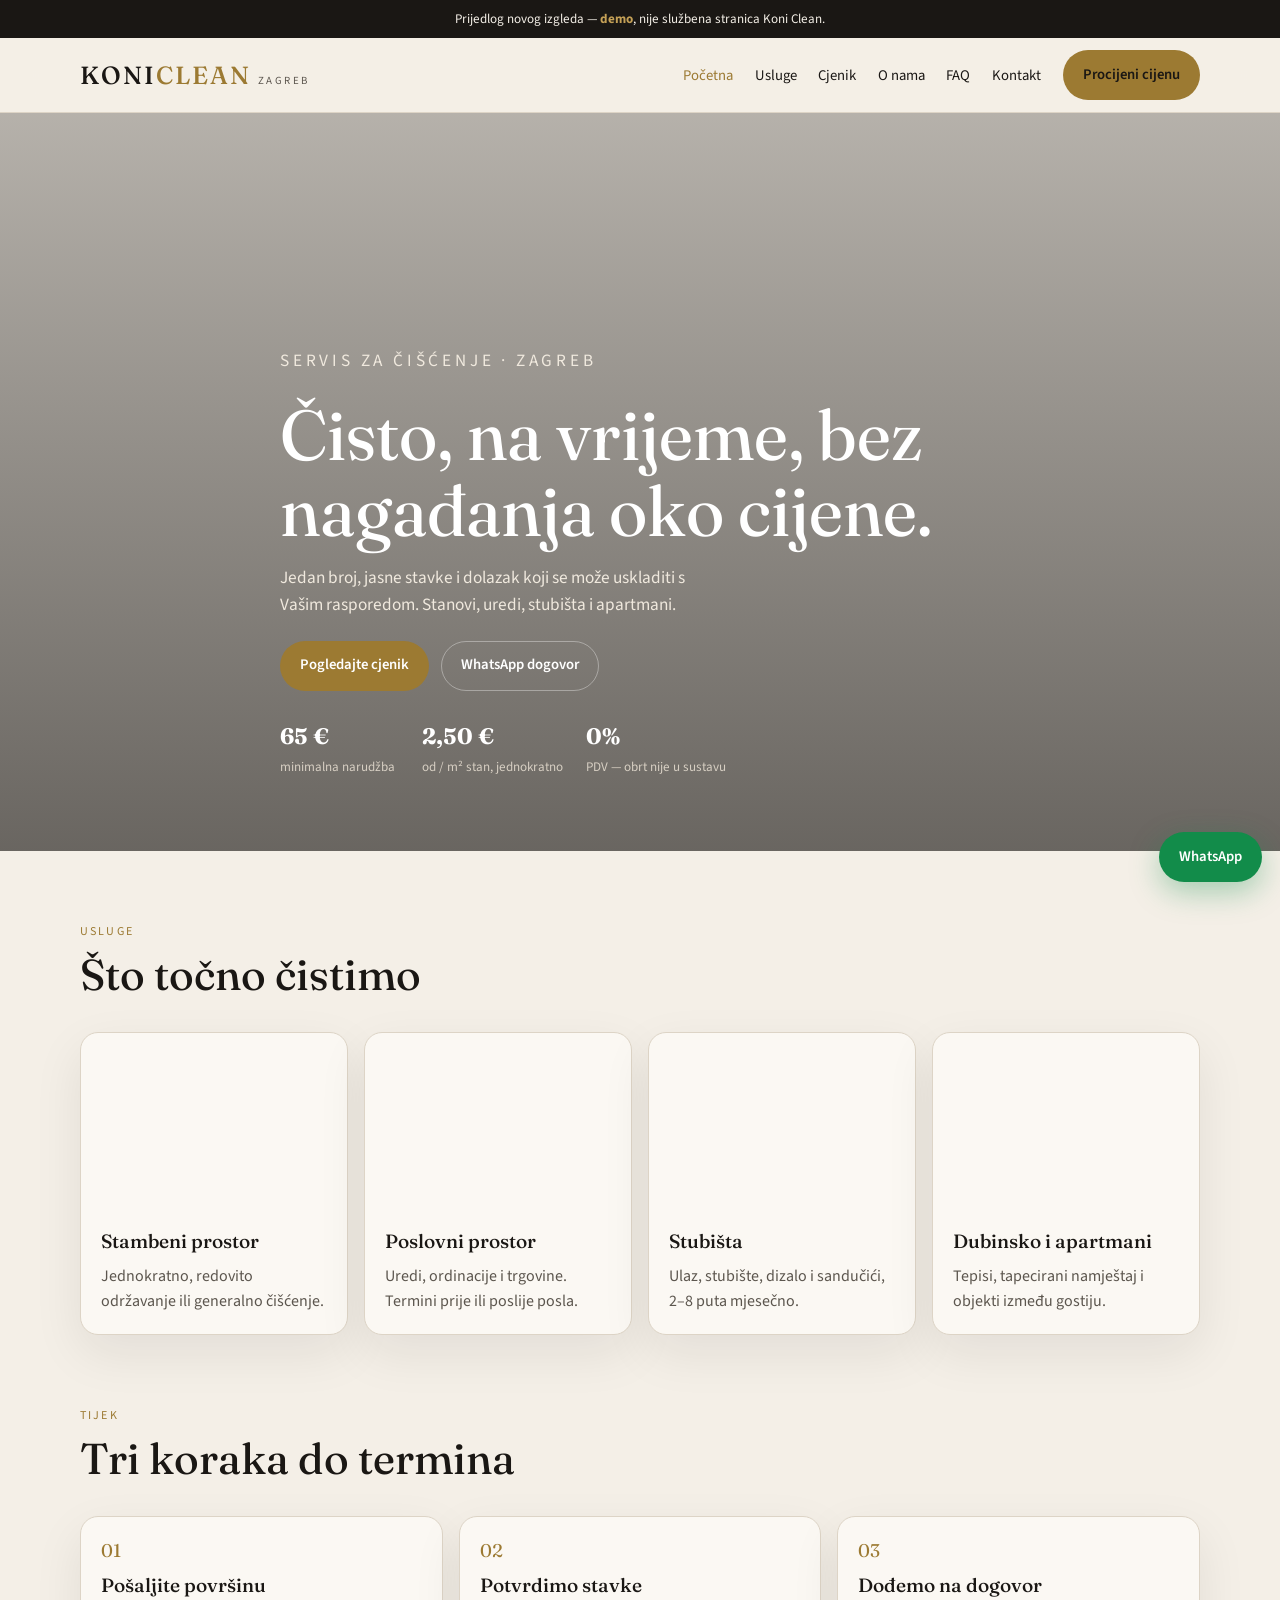
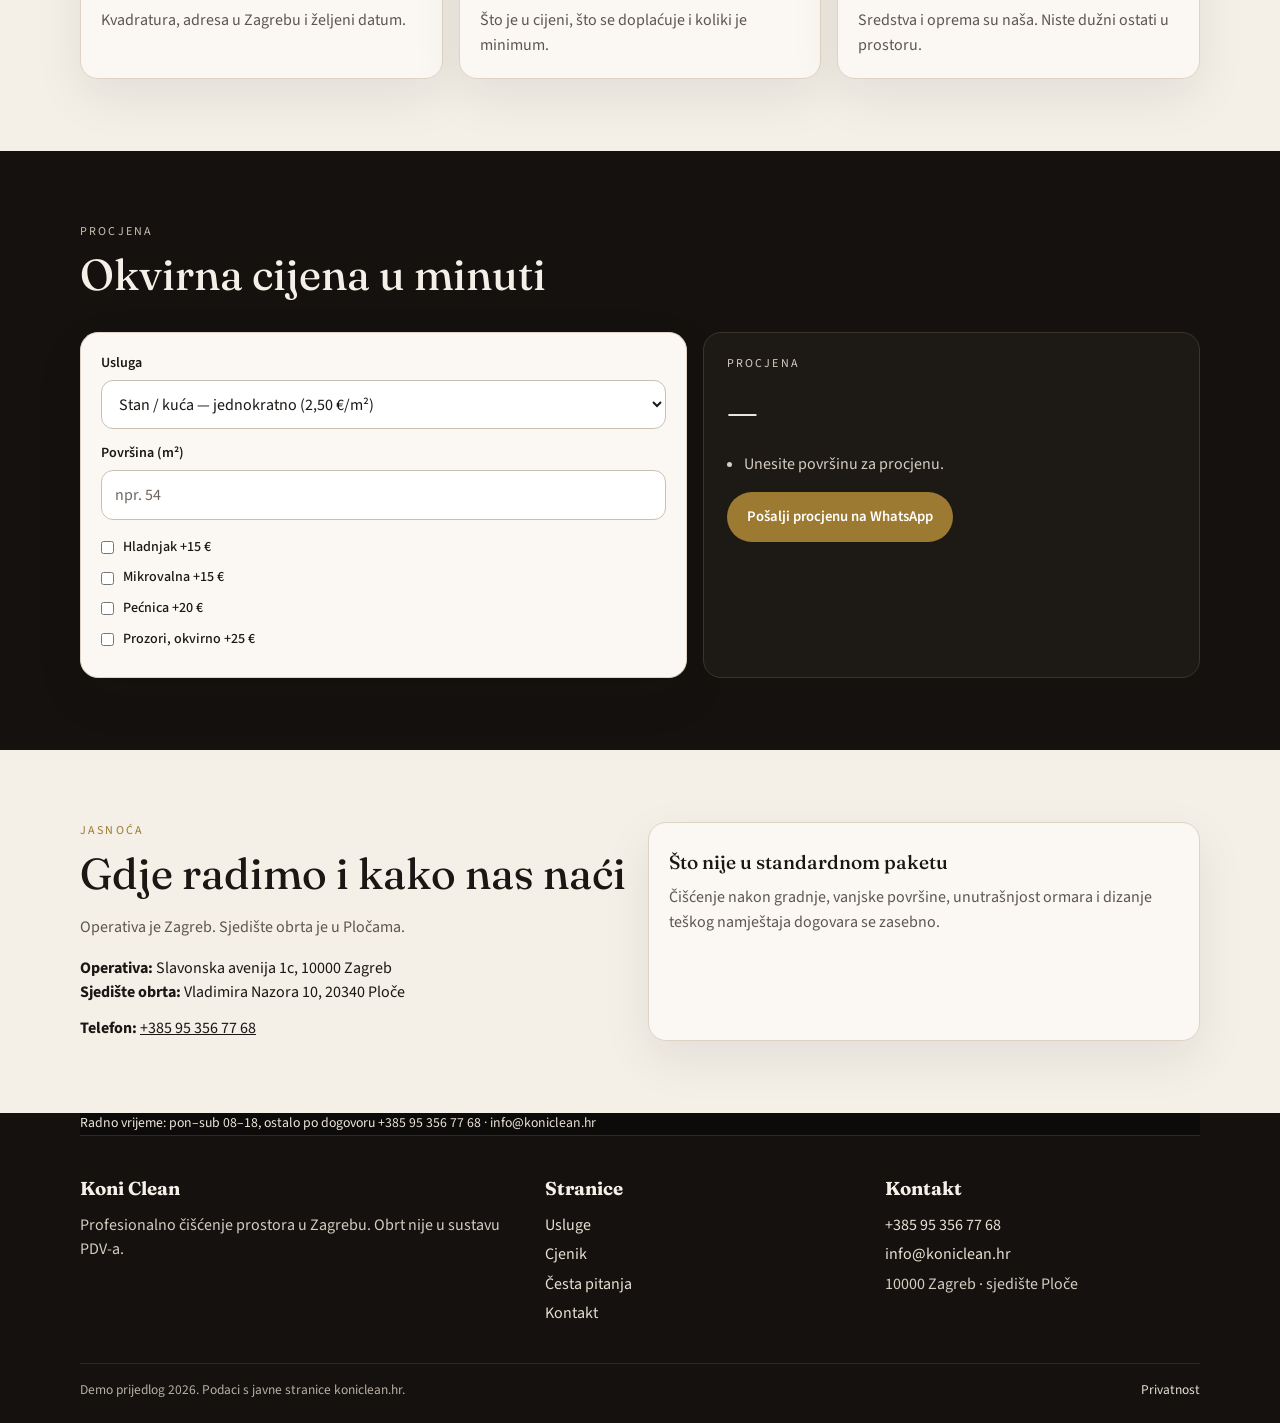
==== commit 4b1a1704: "Move hours and contact strip from header to footer" ====
--- a/index.html
+++ b/index.html
@@ -116,11 +116,9 @@
     </div>
   </section>
   <footer class="footer">
-    <div class="footer-bar">
-      <div class="topbar-inner">
-        <span>Radno vrijeme: pon–sub 08–18, ostalo po dogovoru</span>
-        <span><a href="tel:+385953567768">+385 95 356 77 68</a> · <a href="mailto:info@koniclean.hr">info@koniclean.hr</a></span>
-      </div>
+    <div class="wrap footer-bar">
+      <span>Radno vrijeme: pon–sub 08–18, ostalo po dogovoru</span>
+      <span><a href="tel:+385953567768">+385 95 356 77 68</a> · <a href="mailto:info@koniclean.hr">info@koniclean.hr</a></span>
     </div>
     <div class="wrap footer-grid">
       <div><h3>Koni Clean</h3><p>Profesionalno čišćenje prostora u Zagrebu. Obrt nije u sustavu PDV-a.</p></div>
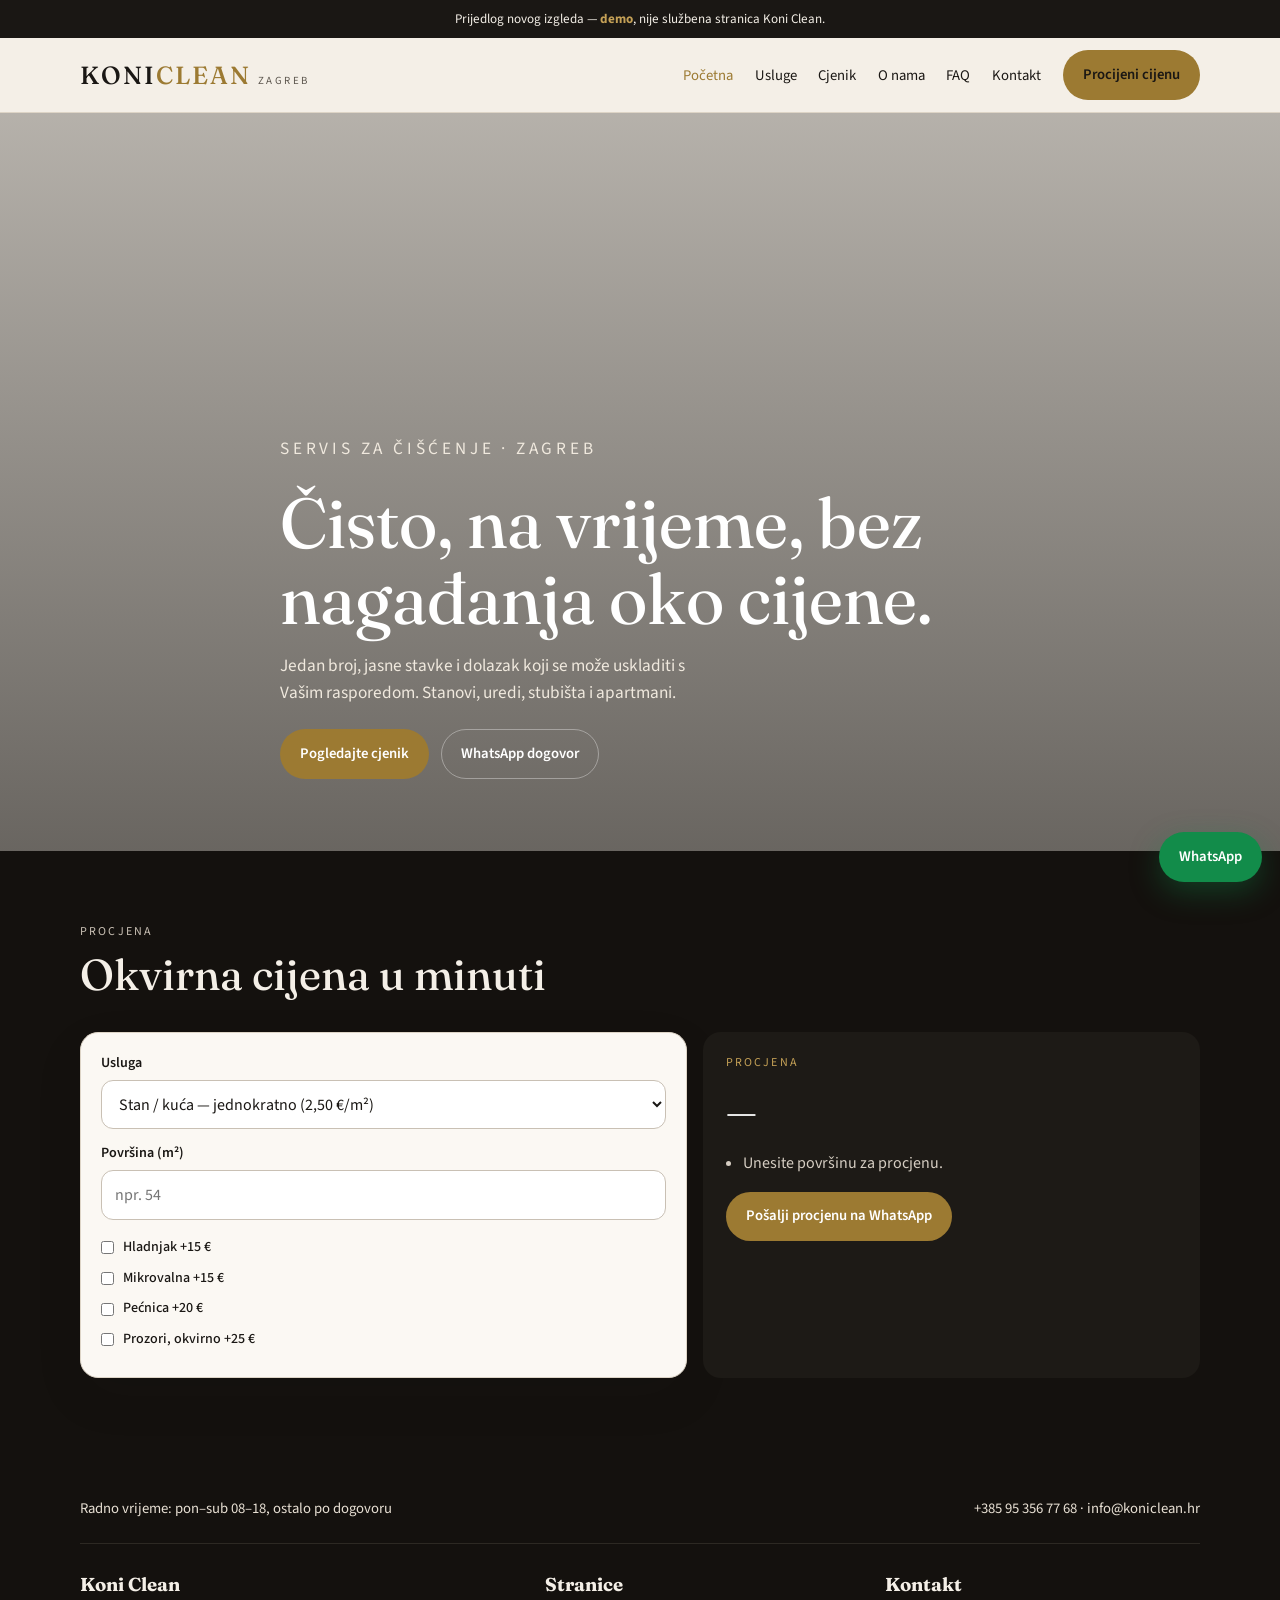
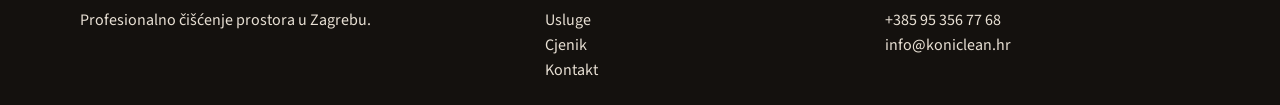
==== commit ef9800a6: "Cache-bust CSS/JS on all pages after mobile menu fix" ====
--- a/index.html
+++ b/index.html
@@ -4,18 +4,18 @@
   <meta charset="UTF-8" />
   <meta name="viewport" content="width=device-width, initial-scale=1" />
   <title>Koni Clean — profesionalno čišćenje u Zagrebu</title>
-  <meta name="description" content="Čišćenje stanova, ureda, stubišta i apartmana u Zagrebu. Jasne cijene, jedan broj za dogovor." />
+  <meta name="description" content="Čišćenje stanova, ureda, stubišta i apartmana u Zagrebu." />
   <link rel="preconnect" href="https://fonts.googleapis.com" />
   <link rel="preconnect" href="https://fonts.gstatic.com" crossorigin />
   <link href="https://fonts.googleapis.com/css2?family=Fraunces:opsz,wght@9..144,400;9..144,500&family=Source+Sans+3:wght@400;600;700&display=swap" rel="stylesheet" />
-  <link rel="stylesheet" href="css/styles.css" />
+  <link rel="stylesheet" href="css/styles.css?v=4" />
 </head>
 <body>
   <div class="demo-banner">Prijedlog novog izgleda — <strong>demo</strong>, nije službena stranica Koni Clean.</div>
   <header class="site-header">
     <div class="nav-inner">
       <a class="logo" href="index.html"><span class="logo-mark">KONI<span>CLEAN</span></span><span class="logo-sub">Zagreb</span></a>
-      <button class="nav-toggle" aria-label="Izbornik"><span></span></button>
+      <button class="nav-toggle" aria-label="Izbornik" aria-expanded="false"><span></span></button>
       <ul class="nav-links">
         <li><a class="active" href="index.html">Početna</a></li>
         <li><a href="usluge.html">Usluge</a></li>
@@ -36,35 +36,6 @@
       <div class="btn-row">
         <a class="btn btn-gold" href="cjenik.html">Pogledajte cjenik</a>
         <a class="btn btn-ghost" href="https://wa.me/385953567768" target="_blank" rel="noopener">WhatsApp dogovor</a>
-      </div>
-      <div class="hero-facts">
-        <div><strong>65 €</strong><span>minimalna narudžba</span></div>
-        <div><strong>2,50 €</strong><span>od / m² stan, jednokratno</span></div>
-        <div><strong>0%</strong><span>PDV — obrt nije u sustavu</span></div>
-      </div>
-    </div>
-  </section>
-  <section class="section">
-    <div class="wrap">
-      <div class="section-head">
-        <p class="kicker">Usluge</p>
-        <h2>Što točno čistimo</h2>
-      </div>
-      <div class="grid-4">
-        <article class="card"><div class="card-img" style="background-image:url('https://images.unsplash.com/photo-1560448204-e02f11c3d0e2?auto=format&fit=crop&w=800&q=80')"></div><h3>Stambeni prostor</h3><p>Jednokratno, redovito održavanje ili generalno čišćenje.</p></article>
-        <article class="card"><div class="card-img" style="background-image:url('https://images.unsplash.com/photo-1497366216548-37526070297c?auto=format&fit=crop&w=800&q=80')"></div><h3>Poslovni prostor</h3><p>Uredi, ordinacije i trgovine. Termini prije ili poslije posla.</p></article>
-        <article class="card"><div class="card-img" style="background-image:url('https://images.unsplash.com/photo-1502005229762-cf1b2da7c5d6?auto=format&fit=crop&w=800&q=80')"></div><h3>Stubišta</h3><p>Ulaz, stubište, dizalo i sandučići, 2–8 puta mjesečno.</p></article>
-        <article class="card"><div class="card-img" style="background-image:url('https://images.unsplash.com/photo-1616594039964-ae9021a400a9?auto=format&fit=crop&w=800&q=80')"></div><h3>Dubinsko i apartmani</h3><p>Tepisi, tapecirani namještaj i objekti između gostiju.</p></article>
-      </div>
-    </div>
-  </section>
-  <section class="section" style="padding-top:0">
-    <div class="wrap">
-      <div class="section-head"><p class="kicker">Tijek</p><h2>Tri koraka do termina</h2></div>
-      <div class="grid-3">
-        <article class="panel"><div class="num">01</div><h3>Pošaljite površinu</h3><p>Kvadratura, adresa u Zagrebu i željeni datum.</p></article>
-        <article class="panel"><div class="num">02</div><h3>Potvrdimo stavke</h3><p>Što je u cijeni, što se doplaćuje i koliki je minimum.</p></article>
-        <article class="panel"><div class="num">03</div><h3>Dođemo na dogovor</h3><p>Sredstva i oprema su naša. Niste dužni ostati u prostoru.</p></article>
       </div>
     </div>
   </section>
@@ -99,35 +70,18 @@
       </div>
     </div>
   </section>
-  <section class="section">
-    <div class="wrap grid-2">
-      <div>
-        <p class="kicker">Jasnoća</p>
-        <h2>Gdje radimo i kako nas naći</h2>
-        <p class="muted" style="margin:1rem 0">Operativa je Zagreb. Sjedište obrta je u Pločama.</p>
-        <p><strong>Operativa:</strong> Slavonska avenija 1c, 10000 Zagreb</p>
-        <p><strong>Sjedište obrta:</strong> Vladimira Nazora 10, 20340 Ploče</p>
-        <p style="margin-top:.7rem"><strong>Telefon:</strong> <a href="tel:+385953567768">+385 95 356 77 68</a></p>
-      </div>
-      <div class="panel">
-        <h3>Što nije u standardnom paketu</h3>
-        <p>Čišćenje nakon gradnje, vanjske površine, unutrašnjost ormara i dizanje teškog namještaja dogovara se zasebno.</p>
-      </div>
-    </div>
-  </section>
   <footer class="footer">
     <div class="wrap footer-bar">
       <span>Radno vrijeme: pon–sub 08–18, ostalo po dogovoru</span>
       <span><a href="tel:+385953567768">+385 95 356 77 68</a> · <a href="mailto:info@koniclean.hr">info@koniclean.hr</a></span>
     </div>
     <div class="wrap footer-grid">
-      <div><h3>Koni Clean</h3><p>Profesionalno čišćenje prostora u Zagrebu. Obrt nije u sustavu PDV-a.</p></div>
-      <div><h3>Stranice</h3><ul><li><a href="usluge.html">Usluge</a></li><li><a href="cjenik.html">Cjenik</a></li><li><a href="faq.html">Česta pitanja</a></li><li><a href="kontakt.html">Kontakt</a></li></ul></div>
-      <div><h3>Kontakt</h3><ul><li><a href="tel:+385953567768">+385 95 356 77 68</a></li><li><a href="mailto:info@koniclean.hr">info@koniclean.hr</a></li><li>10000 Zagreb · sjedište Ploče</li></ul></div>
+      <div><h3>Koni Clean</h3><p>Profesionalno čišćenje prostora u Zagrebu.</p></div>
+      <div><h3>Stranice</h3><ul><li><a href="usluge.html">Usluge</a></li><li><a href="cjenik.html">Cjenik</a></li><li><a href="kontakt.html">Kontakt</a></li></ul></div>
+      <div><h3>Kontakt</h3><ul><li><a href="tel:+385953567768">+385 95 356 77 68</a></li><li><a href="mailto:info@koniclean.hr">info@koniclean.hr</a></li></ul></div>
     </div>
-    <div class="wrap legal"><span>Demo prijedlog 2026. Podaci s javne stranice koniclean.hr.</span><a href="politika-privatnosti.html">Privatnost</a></div>
   </footer>
   <a class="btn btn-whatsapp float-wa" href="https://wa.me/385953567768" target="_blank" rel="noopener">WhatsApp</a>
-  <script src="js/app.js"></script>
+  <script src="js/app.js?v=4"></script>
 </body>
 </html>
--- a/css/styles.css
+++ b/css/styles.css
@@ -1,6 +1,5 @@
 :root {
   --bg: #f4efe7;
-  --bg-2: #ebe4d8;
   --paper: #fbf8f3;
   --ink: #1a1714;
   --muted: #5c564e;
@@ -16,359 +15,113 @@
 }
 * { box-sizing: border-box; margin: 0; padding: 0; }
 html { scroll-behavior: smooth; }
-body {
-  font-family: "Source Sans 3", system-ui, sans-serif;
-  background: var(--bg);
-  color: var(--ink);
-  line-height: 1.55;
-  min-height: 100vh;
-}
+body { font-family: "Source Sans 3", system-ui, sans-serif; background: var(--bg); color: var(--ink); line-height: 1.55; min-height: 100vh; }
 img { max-width: 100%; display: block; }
 a { color: inherit; }
 button, input, select, textarea { font: inherit; color: inherit; }
-
-.demo-banner {
-  background: #1a1714;
-  color: #f4efe7;
-  font-size: 0.82rem;
-  text-align: center;
-  padding: 0.55rem 1rem;
-}
+.demo-banner { background: #1a1714; color: #f4efe7; font-size: 0.82rem; text-align: center; padding: 0.55rem 1rem; }
 .demo-banner strong { color: var(--gold-2); }
-
-.topbar-inner, .nav-inner, .wrap {
-  width: min(var(--max), calc(100% - 2rem));
-  margin: 0 auto;
-}
-.topbar-inner {
-  display: flex;
-  justify-content: space-between;
-  gap: 1rem;
-  padding: 0.7rem 0;
-  flex-wrap: wrap;
-}
 .muted { color: var(--muted); }
-
-.site-header {
-  position: sticky;
-  top: 0;
-  z-index: 40;
-  background: rgba(244, 239, 231, 0.96);
-  backdrop-filter: blur(16px);
-  border-bottom: 1px solid var(--line);
-}
-.nav-inner {
-  display: flex;
-  align-items: center;
-  justify-content: space-between;
-  min-height: 74px;
-  gap: 1rem;
-}
-.logo {
-  display: flex;
-  align-items: baseline;
-  gap: 0.45rem;
-  text-decoration: none;
-  font-family: Fraunces, Georgia, serif;
-  color: var(--ink);
-}
+.site-header { position: sticky; top: 0; z-index: 60; background: rgba(244, 239, 231, 0.98); backdrop-filter: blur(16px); border-bottom: 1px solid var(--line); }
+.nav-inner, .wrap { width: min(var(--max), calc(100% - 2rem)); margin: 0 auto; }
+.nav-inner { position: relative; display: flex; align-items: center; justify-content: space-between; min-height: 74px; gap: 1rem; }
+.logo { display: flex; align-items: baseline; gap: 0.45rem; text-decoration: none; font-family: Fraunces, Georgia, serif; color: var(--ink); z-index: 70; }
 .logo-mark { font-size: 1.55rem; font-weight: 500; letter-spacing: 0.08em; }
 .logo-mark span { color: var(--gold); }
-.logo-sub {
-  font-family: "Source Sans 3", sans-serif;
-  font-size: 0.68rem;
-  letter-spacing: 0.22em;
-  text-transform: uppercase;
-  color: var(--muted);
-}
+.logo-sub { font-family: "Source Sans 3", sans-serif; font-size: 0.68rem; letter-spacing: 0.22em; text-transform: uppercase; color: var(--muted); }
 .nav-links { display: flex; align-items: center; gap: 1.35rem; list-style: none; }
 .nav-links a { text-decoration: none; font-size: 0.92rem; color: var(--ink); }
 .nav-links a:hover, .nav-links a.active { color: var(--gold); }
-.nav-toggle {
-  display: none;
-  border: 1px solid var(--line);
-  background: transparent;
-  width: 42px;
-  height: 42px;
-  border-radius: 10px;
-  cursor: pointer;
-}
-.nav-toggle span,
-.nav-toggle span:before,
-.nav-toggle span:after {
-  display: block;
-  width: 16px;
-  height: 1.5px;
-  background: var(--ink);
-  position: relative;
-  margin: 0 auto;
-}
-.nav-toggle span:before,
-.nav-toggle span:after { content: ""; position: absolute; left: 0; }
+.nav-toggle { display: none; border: 1px solid var(--line); background: #fbf8f3; width: 42px; height: 42px; border-radius: 10px; cursor: pointer; z-index: 70; }
+.nav-toggle span, .nav-toggle span:before, .nav-toggle span:after { display: block; width: 16px; height: 1.5px; background: var(--ink); position: relative; margin: 0 auto; }
+.nav-toggle span:before, .nav-toggle span:after { content: ""; position: absolute; left: 0; }
 .nav-toggle span:before { top: -5px; }
 .nav-toggle span:after { top: 5px; }
-
-.btn {
-  display: inline-flex;
-  align-items: center;
-  justify-content: center;
-  gap: 0.45rem;
-  text-decoration: none;
-  border-radius: 999px;
-  padding: 0.78rem 1.2rem;
-  border: 1px solid transparent;
-  cursor: pointer;
-  font-weight: 600;
-  font-size: 0.92rem;
-}
+.btn { display: inline-flex; align-items: center; justify-content: center; gap: 0.45rem; text-decoration: none; border-radius: 999px; padding: 0.78rem 1.2rem; border: 1px solid transparent; cursor: pointer; font-weight: 600; font-size: 0.92rem; }
 .btn-gold { background: var(--gold); color: #fff; }
-.btn-gold:hover { background: #866628; }
 .btn-dark { background: var(--deep); color: #f6f1ea; }
 .btn-ghost { background: transparent; border-color: rgba(255,255,255,.35); color: #fff; }
 .btn-whatsapp { background: #128c4a; color: #fff; }
 .btn-row { display: flex; flex-wrap: wrap; gap: 0.7rem; }
-
-.hero {
-  position: relative;
-  min-height: 82vh;
-  display: grid;
-  place-items: end stretch;
-  color: #fff;
-  overflow: hidden;
-}
-.hero-media {
-  position: absolute;
-  inset: 0;
-  background:
-    linear-gradient(180deg, rgba(20,17,14,.28), rgba(20,17,14,.62)),
-    url("https://images.unsplash.com/photo-1600210492493-94d780ddbc50?auto=format&fit=crop&w=1800&q=80") center/cover no-repeat;
-}
-.hero-content {
-  position: relative;
-  width: min(var(--max), calc(100% - 2rem));
-  margin: 0 auto 4.5rem;
-  max-width: 720px;
-}
-.eyebrow {
-  letter-spacing: 0.22em;
-  text-transform: uppercase;
-  font-size: 0.74rem;
-  color: var(--gold-2);
-  margin-bottom: 0.8rem;
-}
-.hero h1 {
-  font-family: Fraunces, Georgia, serif;
-  font-weight: 450;
-  font-size: clamp(2.3rem, 6vw, 4.4rem);
-  line-height: 1.08;
-  margin-bottom: 1rem;
-}
+.hero { position: relative; min-height: 82vh; display: grid; place-items: end stretch; color: #fff; overflow: hidden; }
+.hero-media { position: absolute; inset: 0; background: linear-gradient(180deg, rgba(20,17,14,.28), rgba(20,17,14,.62)), url("https://images.unsplash.com/photo-1600210492493-94d780ddbc50?auto=format&fit=crop&w=1800&q=80") center/cover no-repeat; }
+.hero-content { position: relative; width: min(var(--max), calc(100% - 2rem)); margin: 0 auto 4.5rem; max-width: 720px; }
+.eyebrow { letter-spacing: 0.22em; text-transform: uppercase; font-size: 0.74rem; color: var(--gold-2); margin-bottom: 0.8rem; }
+.hero h1 { font-family: Fraunces, Georgia, serif; font-weight: 450; font-size: clamp(2.3rem, 6vw, 4.4rem); line-height: 1.08; margin-bottom: 1rem; }
 .hero p { font-size: 1.08rem; max-width: 46ch; color: #f0e9de; margin-bottom: 1.4rem; }
 .hero-facts { display: flex; gap: 1.4rem; margin-top: 1.8rem; flex-wrap: wrap; }
-.hero-facts div { min-width: 120px; }
 .hero-facts strong { display: block; font-family: Fraunces, serif; font-size: 1.4rem; color: #fff; }
 .hero-facts span { font-size: 0.82rem; color: #d7cfc3; }
-
 .section { padding: 4.5rem 0; }
 .section-head { max-width: 640px; margin-bottom: 2rem; }
-.section-head h2, .page-hero h1, h2 {
-  font-family: Fraunces, Georgia, serif;
-  font-weight: 450;
-  font-size: clamp(1.8rem, 3.5vw, 2.7rem);
-  line-height: 1.15;
-}
-.kicker {
-  color: var(--gold);
-  letter-spacing: 0.18em;
-  text-transform: uppercase;
-  font-size: 0.75rem;
-  margin-bottom: 0.55rem;
-}
-
+.section-head h2, .page-hero h1, h2 { font-family: Fraunces, Georgia, serif; font-weight: 450; font-size: clamp(1.8rem, 3.5vw, 2.7rem); line-height: 1.15; }
+.kicker { color: var(--gold); letter-spacing: 0.18em; text-transform: uppercase; font-size: 0.75rem; margin-bottom: 0.55rem; }
 .grid-4, .grid-3, .grid-2 { display: grid; gap: 1rem; }
 .grid-4 { grid-template-columns: repeat(4, 1fr); }
 .grid-3 { grid-template-columns: repeat(3, 1fr); }
 .grid-2 { grid-template-columns: repeat(2, 1fr); }
-
-.card, .panel {
-  background: var(--paper);
-  color: var(--ink);
-  border: 1px solid var(--line);
-  border-radius: var(--radius);
-  padding: 1.25rem;
-  box-shadow: var(--shadow);
-}
-.card h3, .panel h3 {
-  font-family: Fraunces, serif;
-  font-weight: 500;
-  font-size: 1.2rem;
-  margin: 0.35rem 0 0.45rem;
-  color: var(--ink);
-}
+.card, .panel { background: var(--paper); color: var(--ink); border: 1px solid var(--line); border-radius: var(--radius); padding: 1.25rem; box-shadow: var(--shadow); }
+.card h3, .panel h3 { font-family: Fraunces, serif; font-weight: 500; font-size: 1.2rem; margin: 0.35rem 0 0.45rem; color: var(--ink); }
 .card p, .panel p { color: var(--muted); }
-.card-img {
-  height: 160px;
-  border-radius: 12px;
-  background-size: cover;
-  background-position: center;
-  margin-bottom: 0.9rem;
-}
+.card-img { height: 160px; border-radius: 12px; background-size: cover; background-position: center; margin-bottom: 0.9rem; }
 .num { font-family: Fraunces, serif; color: var(--gold); font-size: 1.15rem; }
-
 .dark { background: var(--deep); color: #f4efe7; }
-.dark .section-head h2,
-.dark h2 { color: #f4efe7; }
-.dark .muted,
-.dark > .wrap > .section-head p { color: #c9c0b4; }
-
-.dark .panel,
-.dark .card {
-  background: #fbf8f3;
-  color: var(--ink);
-}
-.dark .panel h3,
-.dark .card h3 { color: var(--ink); }
-.dark .panel p,
-.dark .card p,
-.dark .panel .muted { color: var(--muted); }
-.dark .panel label,
-.dark .card label { color: var(--ink); }
-
+.dark .section-head h2, .dark h2 { color: #f4efe7; }
+.dark .muted, .dark > .wrap > .section-head p { color: #c9c0b4; }
+.dark .panel, .dark .card { background: #fbf8f3; color: var(--ink); }
+.dark .panel h3, .dark .card h3 { color: var(--ink); }
+.dark .panel p, .dark .card p { color: var(--muted); }
+.dark .panel label, .dark .card label { color: var(--ink); }
 .page-hero { padding: 3.2rem 0 1.4rem; }
 .page-hero p { color: var(--muted); max-width: 58ch; margin-top: 0.7rem; }
-
 .calc { display: grid; grid-template-columns: 1.1fr 0.9fr; gap: 1rem; }
-
-label {
-  display: block;
-  font-size: 0.88rem;
-  font-weight: 600;
-  margin-bottom: 0.35rem;
-  color: var(--ink);
-}
-input, select, textarea {
-  width: 100%;
-  border: 1px solid #c9c0b4;
-  background: #fff;
-  color: var(--ink);
-  border-radius: 12px;
-  padding: 0.72rem 0.8rem;
-  margin-bottom: 0.85rem;
-}
-input::placeholder,
-textarea::placeholder { color: #6f675e; opacity: 1; }
-textarea { min-height: 120px; resize: vertical; }
-
+label { display: block; font-size: 0.88rem; font-weight: 600; margin-bottom: 0.35rem; color: var(--ink); }
+input, select, textarea { width: 100%; border: 1px solid #c9c0b4; background: #fff; color: var(--ink); border-radius: 12px; padding: 0.72rem 0.8rem; margin-bottom: 0.85rem; }
 .checks { display: grid; gap: 0.55rem; margin: 0.2rem 0 0.4rem; }
-.checks label {
-  font-weight: 500;
-  display: flex;
-  gap: 0.55rem;
-  align-items: center;
-  color: var(--ink);
-  margin: 0;
-}
+.checks label { font-weight: 500; display: flex; gap: 0.55rem; align-items: center; color: var(--ink); margin: 0; }
 .checks input { width: auto; margin: 0; accent-color: var(--gold); }
-
-.estimate {
-  background: #1d1a16;
-  color: #f6f1ea;
-  border: 1px solid #3a342c;
-  border-radius: var(--radius);
-  padding: 1.4rem;
-}
+.estimate { background: #1d1a16; color: #f6f1ea; border-radius: var(--radius); padding: 1.4rem; }
 .estimate .kicker { color: var(--gold-2); }
-.estimate .big {
-  font-family: Fraunces, serif;
-  font-size: 2.4rem;
-  margin: 0.4rem 0;
-  color: #fff;
-}
+.estimate .big { font-family: Fraunces, serif; font-size: 2.4rem; margin: 0.4rem 0; color: #fff; }
 .estimate ul { margin: 0.6rem 0 1rem 1.1rem; color: #d5cdc2; }
-.estimate li { color: #d5cdc2; }
-.dark .estimate p,
-.dark .estimate li { color: #d5cdc2; }
-
 .table-wrap { overflow: auto; border: 1px solid var(--line); border-radius: 16px; background: var(--paper); }
 table { width: 100%; border-collapse: collapse; min-width: 640px; color: var(--ink); }
 th, td { text-align: left; padding: 0.85rem 1rem; border-bottom: 1px solid var(--line); color: var(--ink); }
-th { font-size: 0.78rem; letter-spacing: 0.08em; text-transform: uppercase; color: var(--muted); }
 .note { font-size: 0.9rem; color: var(--muted); margin-top: 0.8rem; }
-
-.faq details {
-  background: var(--paper);
-  color: var(--ink);
-  border: 1px solid var(--line);
-  border-radius: 14px;
-  padding: 0.95rem 1.05rem;
-  margin-bottom: 0.6rem;
-}
+.faq details { background: var(--paper); color: var(--ink); border: 1px solid var(--line); border-radius: 14px; padding: 0.95rem 1.05rem; margin-bottom: 0.6rem; }
 .faq summary { cursor: pointer; font-weight: 600; color: var(--ink); }
-.faq p { margin-top: 0.55rem; color: var(--muted); }
-
 .contact-grid { display: grid; grid-template-columns: 0.9fr 1.1fr; gap: 1rem; }
-.form-ok, .form-err {
-  display: none;
-  border-radius: 12px;
-  padding: 0.8rem 0.95rem;
-  margin-bottom: 0.8rem;
-}
+.form-ok, .form-err { display: none; border-radius: 12px; padding: 0.8rem 0.95rem; margin-bottom: 0.8rem; }
 .form-ok { background: #e5f3eb; color: var(--ok); }
 .form-err { background: #f8e8e8; color: var(--err); }
-
-.footer { background: var(--deep); color: #e8e0d4; padding: 0 0 1.4rem; }
-.footer-bar {
-  background: #0d0b09;
-  color: #ece6db;
-  font-size: 0.86rem;
-  border-bottom: 1px solid #2d2923;
-}
-.footer-bar a { color: #ece6db; text-decoration: none; }
-.footer-bar a:hover { color: var(--gold-2); }
+.footer { background: var(--deep); color: #e8e0d4; padding: 3rem 0 1.4rem; }
 .footer a { color: #e8e0d4; text-decoration: none; }
-.footer a:hover { color: var(--gold-2); }
-.footer-grid { display: grid; grid-template-columns: 1.4fr 1fr 1fr; gap: 1.5rem; padding-top: 2.4rem; }
+.footer-grid { display: grid; grid-template-columns: 1.4fr 1fr 1fr; gap: 1.5rem; }
 .footer h3 { font-family: Fraunces, serif; margin-bottom: 0.6rem; color: #f4efe7; }
-.footer p, .footer li { color: #d5cdc2; }
 .footer ul { list-style: none; }
-.footer li { margin: 0.3rem 0; }
-.legal {
-  margin-top: 2rem;
-  padding-top: 1rem;
-  border-top: 1px solid #2d2923;
-  color: #b8b0a4;
-  font-size: 0.84rem;
-  display: flex;
-  justify-content: space-between;
-  gap: 1rem;
-  flex-wrap: wrap;
-}
-
-.float-wa {
-  position: fixed;
-  right: 18px;
-  bottom: 18px;
-  z-index: 50;
-  box-shadow: 0 10px 30px rgba(18,140,74,.35);
-}
-
+.legal { margin-top: 2rem; padding-top: 1rem; border-top: 1px solid #2d2923; color: #b8b0a4; font-size: 0.84rem; display: flex; justify-content: space-between; gap: 1rem; flex-wrap: wrap; }
+.footer-bar { display: flex; justify-content: space-between; gap: 1rem; flex-wrap: wrap; padding-bottom: 1.4rem; margin-bottom: 1.6rem; border-bottom: 1px solid #2d2923; font-size: 0.92rem; color: #e8e0d4; }
+.float-wa { position: fixed; right: 18px; bottom: 18px; z-index: 40; box-shadow: 0 10px 30px rgba(18,140,74,.35); }
 @media (max-width: 900px) {
   .grid-4, .grid-3, .calc, .contact-grid, .footer-grid, .grid-2 { grid-template-columns: 1fr; }
-  .nav-toggle { display: inline-flex; align-items: center; }
-  .nav-links {
-    display: none;
-    position: absolute;
-    top: 74px;
-    left: 0;
-    right: 0;
-    background: var(--bg);
+  .nav-toggle { display: inline-flex; align-items: center; justify-content: center; margin-left: auto; }
+  .nav-links { display: none !important; }
+  .nav-links.open {
+    display: flex !important;
+    position: fixed;
+    top: 0; left: 0; right: 0; width: 100%;
+    padding: 7.2rem 1.25rem 1.5rem;
+    flex-direction: column;
+    align-items: stretch;
+    gap: 0;
+    background: #f4efe7;
     border-bottom: 1px solid var(--line);
-    padding: 1rem 1.2rem 1.2rem;
-    flex-direction: column;
-    align-items: flex-start;
+    box-shadow: 0 16px 40px rgba(20,17,14,.12);
+    z-index: 55;
   }
-  .nav-links.open { display: flex; }
+  .nav-links li { width: 100%; }
+  .nav-links a { display: block; width: 100%; padding: 0.9rem 0; border-bottom: 1px solid var(--line); }
+  .nav-links .btn { width: 100%; margin-top: 0.9rem; border-bottom: 0; }
   .estimate .btn { width: 100%; }
   .section.dark { padding-bottom: 6rem; }
-  .float-wa { bottom: 16px; right: 16px; }
 }
